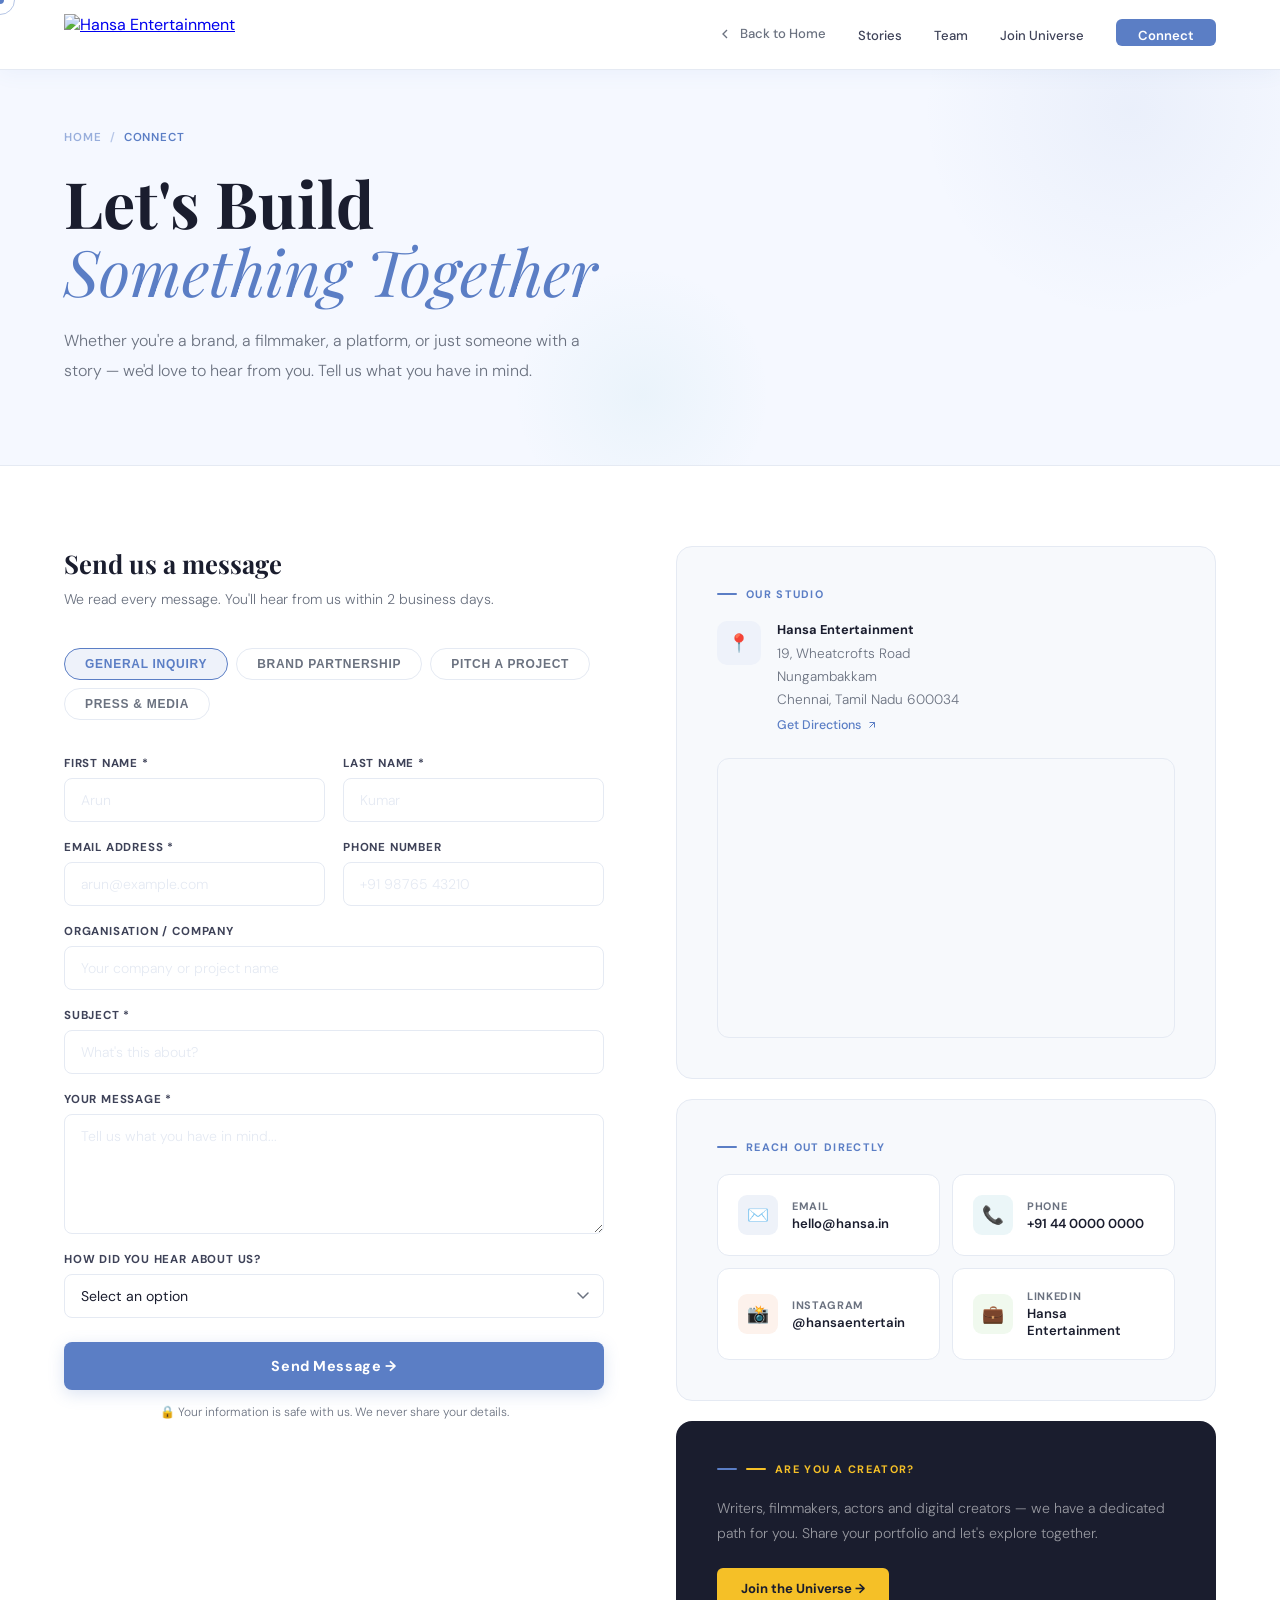
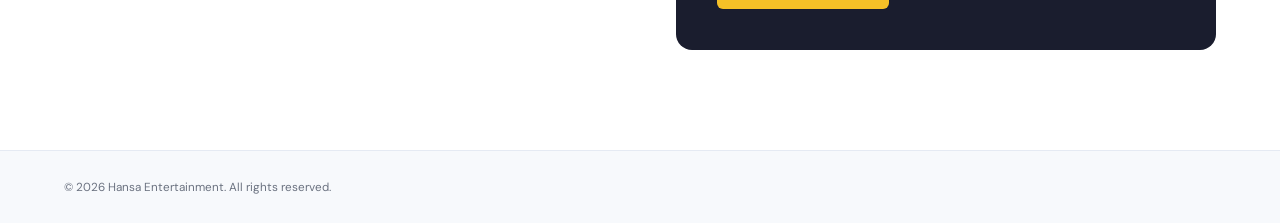
==== connect.html @ a086f4fb "Add files via upload Home page" ====
<!DOCTYPE html>
<html lang="en">
<head>
<meta charset="UTF-8">
<meta name="viewport" content="width=device-width, initial-scale=1.0">
<title>Connect — Hansa Entertainment</title>
<link href="https://fonts.googleapis.com/css2?family=Playfair+Display:ital,wght@0,400;0,600;0,700;1,400;1,600&family=DM+Sans:wght@300;400;500;600&display=swap" rel="stylesheet">
<style>
  :root{
    --blue:#5B7EC5;--blue-dark:#3D5EA0;--blue-light:#EEF2FA;--blue-xlight:#F5F8FF;
    --teal:#3DAABB;--green:#6BBF5E;--yellow:#F5C027;--orange:#E8834A;
    --grey-text:#6B7280;--ink:#1A1D2E;--ink-soft:#3E4258;
    --white:#FFFFFF;--off-white:#F7F9FC;--border:#E5EAF3;
  }
  *,*::before,*::after{margin:0;padding:0;box-sizing:border-box}
  html{scroll-behavior:smooth}
  body{background:var(--white);color:var(--ink);font-family:'DM Sans',sans-serif;font-weight:400;overflow-x:hidden;cursor:none}

  /* CURSOR */
  .cursor{width:8px;height:8px;background:var(--blue);border-radius:50%;position:fixed;top:0;left:0;pointer-events:none;z-index:9999;transform:translate(-50%,-50%);transition:transform 0.1s,background 0.2s}
  .cursor-ring{width:30px;height:30px;border:1.5px solid rgba(91,126,197,0.45);border-radius:50%;position:fixed;top:0;left:0;pointer-events:none;z-index:9998;transform:translate(-50%,-50%);transition:all 0.22s ease}

  /* NAV */
  nav{position:fixed;top:0;left:0;right:0;z-index:200;background:rgba(255,255,255,0.96);backdrop-filter:blur(16px);border-bottom:1px solid var(--border);display:flex;align-items:center;justify-content:space-between;padding:0 64px;height:70px;box-shadow:0 2px 20px rgba(91,126,197,0.07)}
  .nav-logo img{height:42px;display:block}
  .nav-links{display:flex;align-items:center;gap:32px;list-style:none}
  .nav-links a{text-decoration:none;font-size:0.82rem;font-weight:500;color:var(--ink-soft);transition:color 0.2s;position:relative;padding-bottom:2px}
  .nav-links a::after{content:'';position:absolute;bottom:-2px;left:0;right:0;height:2px;background:var(--blue);transform:scaleX(0);transform-origin:left;transition:transform 0.3s;border-radius:2px}
  .nav-links a:hover{color:var(--blue)}
  .nav-links a:hover::after{transform:scaleX(1)}
  .nav-cta{background:var(--blue)!important;color:var(--white)!important;padding:8px 22px;border-radius:6px;font-weight:600!important;cursor:none}
  .nav-cta::after{display:none!important}
  .nav-cta:hover{background:var(--blue-dark)!important}
  .nav-back{display:flex;align-items:center;gap:7px;font-size:0.8rem;color:var(--grey-text)!important;font-weight:500;}
  .nav-back svg{width:16px;height:16px;stroke:currentColor;fill:none;stroke-width:2}

  /* PAGE HERO */
  .page-hero{padding:130px 64px 80px;background:var(--blue-xlight);border-bottom:1px solid var(--border);position:relative;overflow:hidden}
  .page-hero-inner{max-width:1280px;margin:0 auto}
  .breadcrumb{display:flex;align-items:center;gap:8px;font-size:0.72rem;font-weight:600;letter-spacing:0.08em;text-transform:uppercase;color:var(--blue);margin-bottom:24px;opacity:0;animation:fadeUp 0.7s 0.1s forwards}
  .breadcrumb a{color:var(--blue);text-decoration:none;opacity:0.6}
  .breadcrumb span{opacity:0.4}
  .page-title{font-family:'Playfair Display',serif;font-size:clamp(38px,5vw,68px);font-weight:700;line-height:1.07;color:var(--ink);margin-bottom:20px;opacity:0;animation:fadeUp 0.7s 0.25s forwards}
  .page-title em{font-style:italic;color:var(--blue);font-weight:400}
  .page-sub{font-size:1rem;line-height:1.85;color:var(--grey-text);max-width:520px;font-weight:300;opacity:0;animation:fadeUp 0.7s 0.4s forwards}
  .hero-deco{position:absolute;border-radius:50%;pointer-events:none}
  .hd1{width:420px;height:420px;background:radial-gradient(circle,rgba(91,126,197,0.07) 0%,transparent 70%);top:-100px;right:-60px}
  .hd2{width:260px;height:260px;background:radial-gradient(circle,rgba(61,170,187,0.06) 0%,transparent 70%);bottom:-60px;left:40%}

  /* MAIN LAYOUT */
  .main{max-width:1280px;margin:0 auto;padding:80px 64px;display:grid;grid-template-columns:1fr 1fr;gap:72px;align-items:start}

  /* FORM SIDE */
  .form-wrap{}
  .form-section-title{font-family:'Playfair Display',serif;font-size:1.6rem;font-weight:700;color:var(--ink);margin-bottom:8px}
  .form-section-sub{font-size:0.88rem;color:var(--grey-text);font-weight:300;margin-bottom:36px;line-height:1.7}
  .inquiry-tabs{display:flex;gap:8px;margin-bottom:36px;flex-wrap:wrap}
  .itab{padding:8px 20px;border-radius:40px;font-size:0.75rem;font-weight:700;letter-spacing:0.06em;text-transform:uppercase;border:1.5px solid var(--border);color:var(--grey-text);cursor:none;transition:all 0.2s;background:var(--white)}
  .itab.active,.itab:hover{border-color:var(--blue);color:var(--blue);background:var(--blue-light)}
  .form-grid{display:grid;grid-template-columns:1fr 1fr;gap:18px}
  .form-grid .full{grid-column:1/-1}
  .fgroup{display:flex;flex-direction:column;gap:7px}
  .fgroup label{font-size:0.72rem;font-weight:700;letter-spacing:0.07em;text-transform:uppercase;color:var(--ink-soft)}
  .fgroup input,.fgroup select,.fgroup textarea{
    width:100%;padding:12px 16px;
    border:1.5px solid var(--border);border-radius:8px;
    background:var(--white);color:var(--ink);
    font-family:'DM Sans',sans-serif;font-size:0.88rem;font-weight:400;
    transition:border-color 0.2s,box-shadow 0.2s;
    outline:none;cursor:none;
    appearance:none;-webkit-appearance:none;
  }
  .fgroup input:focus,.fgroup select:focus,.fgroup textarea:focus{
    border-color:var(--blue);
    box-shadow:0 0 0 3px rgba(91,126,197,0.12);
  }
  .fgroup input::placeholder,.fgroup textarea::placeholder{color:var(--border);font-weight:300}
  .fgroup textarea{resize:vertical;min-height:120px}
  .fgroup select{background-image:url("data:image/svg+xml,%3Csvg xmlns='http://www.w3.org/2000/svg' width='12' height='8' viewBox='0 0 12 8'%3E%3Cpath d='M1 1l5 5 5-5' stroke='%236B7280' stroke-width='1.5' fill='none' stroke-linecap='round'/%3E%3C/svg%3E");background-repeat:no-repeat;background-position:right 14px center;padding-right:40px}
  .form-submit{margin-top:24px}
  .btn-submit{width:100%;padding:15px;background:var(--blue);color:var(--white);border:none;border-radius:8px;font-family:'DM Sans',sans-serif;font-size:0.9rem;font-weight:700;letter-spacing:0.04em;cursor:none;transition:all 0.25s;box-shadow:0 4px 16px rgba(91,126,197,0.22)}
  .btn-submit:hover{background:var(--blue-dark);transform:translateY(-2px);box-shadow:0 8px 24px rgba(91,126,197,0.28)}
  .form-note{margin-top:14px;font-size:0.75rem;color:var(--grey-text);text-align:center;font-weight:300}

  /* SUCCESS STATE */
  .success-msg{display:none;flex-direction:column;align-items:center;justify-content:center;text-align:center;padding:60px 40px;background:var(--blue-xlight);border:1.5px solid var(--border);border-radius:16px;min-height:400px}
  .success-icon{width:72px;height:72px;background:var(--blue);border-radius:50%;display:flex;align-items:center;justify-content:center;margin-bottom:24px;font-size:2rem}
  .success-title{font-family:'Playfair Display',serif;font-size:1.8rem;font-weight:700;color:var(--ink);margin-bottom:12px}
  .success-sub{font-size:0.9rem;color:var(--grey-text);font-weight:300;line-height:1.7;max-width:320px}

  /* INFO SIDE */
  .info-side{}
  .info-card{background:var(--off-white);border:1.5px solid var(--border);border-radius:16px;padding:40px;margin-bottom:20px}
  .info-card-title{font-size:0.68rem;font-weight:700;letter-spacing:0.12em;text-transform:uppercase;color:var(--blue);margin-bottom:20px;display:flex;align-items:center;gap:9px}
  .info-card-title::before{content:'';width:20px;height:2px;background:var(--blue);border-radius:2px;display:block}
  .address-block{display:flex;gap:16px;align-items:flex-start;margin-bottom:24px}
  .addr-icon{width:44px;height:44px;background:var(--blue-light);border-radius:10px;display:flex;align-items:center;justify-content:center;font-size:1.1rem;flex-shrink:0}
  .addr-title{font-size:0.8rem;font-weight:700;color:var(--ink);margin-bottom:4px}
  .addr-text{font-size:0.85rem;color:var(--grey-text);font-weight:300;line-height:1.7}
  .addr-link{font-size:0.78rem;color:var(--blue);text-decoration:none;font-weight:500;display:inline-flex;align-items:center;gap:5px;margin-top:6px;transition:color 0.2s}
  .addr-link:hover{color:var(--blue-dark)}
  .addr-link svg{width:12px;height:12px;stroke:currentColor;fill:none;stroke-width:2}

  /* MAP EMBED */
  .map-wrap{border-radius:12px;overflow:hidden;border:1.5px solid var(--border);height:280px}
  .map-wrap iframe{width:100%;height:100%;border:none;display:block}

  /* CONNECT OPTIONS */
  .connect-opts{display:grid;grid-template-columns:1fr 1fr;gap:12px;margin-top:20px}
  .co{background:var(--white);border:1.5px solid var(--border);border-radius:12px;padding:20px;display:flex;align-items:center;gap:14px;text-decoration:none;transition:border-color 0.2s,box-shadow 0.2s,transform 0.2s;cursor:none}
  .co:hover{border-color:var(--blue);box-shadow:0 6px 20px rgba(91,126,197,0.1);transform:translateY(-2px)}
  .co-icon{width:40px;height:40px;border-radius:9px;display:flex;align-items:center;justify-content:center;font-size:1.1rem;flex-shrink:0}
  .co-label{font-size:0.68rem;font-weight:700;letter-spacing:0.06em;text-transform:uppercase;color:var(--grey-text);margin-bottom:2px}
  .co-val{font-size:0.82rem;font-weight:600;color:var(--ink)}

  /* REVEAL */
  .reveal{opacity:0;transform:translateY(24px);transition:opacity 0.65s ease,transform 0.65s ease}
  .reveal.visible{opacity:1;transform:translateY(0)}

  /* ANIMATIONS */
  @keyframes fadeUp{from{opacity:0;transform:translateY(22px)}to{opacity:1;transform:translateY(0)}}

  /* FOOTER STRIP */
  .footer-strip{background:var(--off-white);border-top:1px solid var(--border);padding:28px 64px;display:flex;justify-content:space-between;align-items:center}
  .fs-copy{font-size:0.73rem;color:var(--grey-text)}
  .fs-rk{display:flex;align-items:center;gap:8px;font-size:0.7rem;color:var(--grey-text);font-weight:500}
  .fs-rk::before{content:'';display:block;width:16px;height:2px;background:var(--blue);border-radius:2px}

  @media(max-width:1024px){
    nav{padding:0 32px}
    .page-hero{padding:110px 40px 64px}
    .main{padding:60px 40px;grid-template-columns:1fr;gap:56px}
    .footer-strip{padding:24px 40px}
  }
  @media(max-width:640px){
    nav{padding:0 20px}
    .nav-links li:not(:last-child):not(:first-child){display:none}
    .page-hero{padding:96px 20px 52px}
    .main{padding:44px 20px}
    .form-grid{grid-template-columns:1fr}
    .connect-opts{grid-template-columns:1fr}
    .footer-strip{padding:20px;flex-direction:column;gap:8px;text-align:center}
  }
</style>
</head>
<body>

<div class="cursor" id="cursor"></div>
<div class="cursor-ring" id="cursorRing"></div>

<!-- NAV -->
<nav>
  <a href="https://hansaentertainment.tiiny.site/" class="nav-logo"><img src="https://cdn.imgchest.com/files/a77d9e791b70.png" alt="Hansa Entertainment"></a>
  <ul class="nav-links">
    <li><a href="https://hansaentertainment.tiiny.site/" class="nav-back"><svg viewBox="0 0 24 24"><polyline points="15 18 9 12 15 6"/></svg>Back to Home</a></li>
    <li><a href="https://hansaentertainment.tiiny.site/#ecosystem">Stories</a></li>
    <li><a href="https://hansaentertainment.tiiny.site/#team">Team</a></li>
    <li><a href="https://hansaentertainment.tiiny.site/join.html">Join Universe</a></li>
    <li><a href="https://hansaentertainment.tiiny.site/connect.html" class="nav-cta">Connect</a></li>
  </ul>
</nav>

<!-- PAGE HERO -->
<div class="page-hero">
  <div class="hero-deco hd1"></div>
  <div class="hero-deco hd2"></div>
  <div class="page-hero-inner">
    <div class="breadcrumb"><a href="https://hansaentertainment.tiiny.site/">Home</a><span>/</span>Connect</div>
    <h1 class="page-title">Let's Build<br><em>Something Together</em></h1>
    <p class="page-sub">Whether you're a brand, a filmmaker, a platform, or just someone with a story — we'd love to hear from you. Tell us what you have in mind.</p>
  </div>
</div>

<!-- MAIN CONTENT -->
<div style="background:var(--white)">
<div class="main">

  <!-- FORM -->
  <div class="form-wrap reveal">
    <h2 class="form-section-title">Send us a message</h2>
    <p class="form-section-sub">We read every message. You'll hear from us within 2 business days.</p>

    <div class="inquiry-tabs" id="tabs">
      <button class="itab active" data-type="general">General Inquiry</button>
      <button class="itab" data-type="brand">Brand Partnership</button>
      <button class="itab" data-type="pitch">Pitch a Project</button>
      <button class="itab" data-type="press">Press &amp; Media</button>
    </div>

    <form id="contactForm">
      <div class="form-grid">
        <div class="fgroup">
          <label>First Name *</label>
          <input type="text" name="firstName" placeholder="Arun" required>
        </div>
        <div class="fgroup">
          <label>Last Name *</label>
          <input type="text" name="lastName" placeholder="Kumar" required>
        </div>
        <div class="fgroup">
          <label>Email Address *</label>
          <input type="email" name="email" placeholder="arun@example.com" required>
        </div>
        <div class="fgroup">
          <label>Phone Number</label>
          <input type="tel" name="phone" placeholder="+91 98765 43210">
        </div>
        <div class="fgroup full">
          <label>Organisation / Company</label>
          <input type="text" name="org" placeholder="Your company or project name">
        </div>
        <div class="fgroup full" id="subjectGroup">
          <label>Subject *</label>
          <input type="text" name="subject" id="subjectField" placeholder="What's this about?" required>
        </div>
        <div class="fgroup full" id="budgetGroup" style="display:none">
          <label>Approximate Budget</label>
          <select name="budget">
            <option value="" disabled selected>Select a range</option>
            <option>Under ₹10 Lakhs</option>
            <option>₹10L – ₹50L</option>
            <option>₹50L – ₹1 Crore</option>
            <option>₹1 Crore +</option>
            <option>Let's discuss</option>
          </select>
        </div>
        <div class="fgroup full">
          <label>Your Message *</label>
          <textarea name="message" id="messageField" placeholder="Tell us what you have in mind..." required></textarea>
        </div>
        <div class="fgroup full">
          <label>How did you hear about us?</label>
          <select name="source">
            <option value="" disabled selected>Select an option</option>
            <option>Social Media</option>
            <option>Search Engine</option>
            <option>Referral / Word of Mouth</option>
            <option>Industry Event</option>
            <option>Press / Media</option>
            <option>Other</option>
          </select>
        </div>
      </div>
      <div class="form-submit">
        <button type="submit" class="btn-submit">Send Message →</button>
      </div>
      <p class="form-note">🔒 Your information is safe with us. We never share your details.</p>
    </form>

    <!-- Success -->
    <div class="success-msg" id="successMsg">
      <div class="success-icon">✓</div>
      <div class="success-title">Message Received!</div>
      <p class="success-sub">Thank you for reaching out. Our team will get back to you within 2 business days.</p>
    </div>
  </div>

  <!-- INFO SIDE -->
  <div class="info-side reveal">

    <!-- Address + Map -->
    <div class="info-card">
      <div class="info-card-title">Our Studio</div>
      <div class="address-block">
        <div class="addr-icon">📍</div>
        <div>
          <div class="addr-title">Hansa Entertainment</div>
          <div class="addr-text">19, Wheatcrofts Road<br>Nungambakkam<br>Chennai, Tamil Nadu 600034</div>
          <a href="https://maps.google.com/?q=13.064872,80.242710" target="_blank" class="addr-link">
            Get Directions
            <svg viewBox="0 0 24 24"><line x1="7" y1="17" x2="17" y2="7"/><polyline points="7 7 17 7 17 17"/></svg>
          </a>
        </div>
      </div>
      <div class="map-wrap">
        <iframe
          src="https://www.google.com/maps/embed?pb=!1m18!1m12!1m3!1d485.4!2d80.24271039999999!3d13.064872399999999!2m3!1f0!2f0!3f0!3m2!1i1024!2i768!4f13.1!3m3!1m2!1s0x0%3A0x0!2zMTPCsDAzJzUzLjUiTiA4MMKwMTQnMzMuOCJF!5e0!3m2!1sen!2sin!4v1234567890!5m2!1sen!2sin&markers=color:blue|13.064872,80.242710"
          allowfullscreen=""
          loading="lazy"
          referrerpolicy="no-referrer-when-downgrade"
          title="Hansa Entertainment Location">
        </iframe>
      </div>
    </div>

    <!-- Connect Options -->
    <div class="info-card">
      <div class="info-card-title">Reach Out Directly</div>
      <div class="connect-opts">
        <a href="mailto:hello@hansaentertainment.com" class="co">
          <div class="co-icon" style="background:rgba(91,126,197,0.1)">✉️</div>
          <div><div class="co-label">Email</div><div class="co-val">hello@hansa.in</div></div>
        </a>
        <a href="tel:+914400000000" class="co">
          <div class="co-icon" style="background:rgba(61,170,187,0.1)">📞</div>
          <div><div class="co-label">Phone</div><div class="co-val">+91 44 0000 0000</div></div>
        </a>
        <a href="https://instagram.com" target="_blank" class="co">
          <div class="co-icon" style="background:rgba(232,131,74,0.1)">📸</div>
          <div><div class="co-label">Instagram</div><div class="co-val">@hansaentertain</div></div>
        </a>
        <a href="https://linkedin.com" target="_blank" class="co">
          <div class="co-icon" style="background:rgba(107,191,94,0.1)">💼</div>
          <div><div class="co-label">LinkedIn</div><div class="co-val">Hansa Entertainment</div></div>
        </a>
      </div>
    </div>

    <!-- Quick Links -->
    <div class="info-card" style="background:var(--ink);border-color:transparent">
      <div class="info-card-title" style="color:var(--yellow)">
        <span style="background:var(--yellow);display:block;width:20px;height:2px;border-radius:2px"></span>
        Are you a Creator?
      </div>
      <p style="font-size:0.88rem;color:rgba(255,255,255,0.55);font-weight:300;line-height:1.75;margin-bottom:22px">Writers, filmmakers, actors and digital creators — we have a dedicated path for you. Share your portfolio and let's explore together.</p>
      <a href="https://hansaentertainment.tiiny.site/join.html" style="display:inline-flex;align-items:center;gap:8px;background:var(--yellow);color:var(--ink);padding:12px 24px;border-radius:6px;font-size:0.82rem;font-weight:700;text-decoration:none;transition:all 0.2s;cursor:none">
        Join the Universe →
      </a>
    </div>

  </div>
</div>
</div>

<!-- FOOTER STRIP -->
<div class="footer-strip">
  <p class="fs-copy">&copy; 2026 Hansa Entertainment. All rights reserved.</p></div>

<script>
  // Cursor
  const cursor=document.getElementById('cursor'),ring=document.getElementById('cursorRing');
  document.addEventListener('mousemove',e=>{cursor.style.left=e.clientX+'px';cursor.style.top=e.clientY+'px';ring.style.left=e.clientX+'px';ring.style.top=e.clientY+'px'});
  document.querySelectorAll('a,button,input,select,textarea,.co').forEach(el=>{
    el.addEventListener('mouseenter',()=>{ring.style.width='50px';ring.style.height='50px';cursor.style.transform='translate(-50%,-50%) scale(0.4)'});
    el.addEventListener('mouseleave',()=>{ring.style.width='30px';ring.style.height='30px';cursor.style.transform='translate(-50%,-50%) scale(1)'});
  });

  // Reveal
  const obs=new IntersectionObserver(entries=>{
    entries.forEach((e,i)=>{if(e.isIntersecting)setTimeout(()=>e.target.classList.add('visible'),i*120)});
  },{threshold:0.1,rootMargin:'0px 0px -30px 0px'});
  document.querySelectorAll('.reveal').forEach(el=>obs.observe(el));

  // Tabs
  const tabs=document.querySelectorAll('.itab');
  const subjectField=document.getElementById('subjectField');
  const messageField=document.getElementById('messageField');
  const budgetGroup=document.getElementById('budgetGroup');
  const placeholders={
    general:{subject:'What\'s this about?',message:'Tell us what you have in mind...'},
    brand:{subject:'Brand partnership opportunity',message:'Tell us about your brand and what kind of content partnership you\'re looking for...'},
    pitch:{subject:'Project pitch — [Your Project Name]',message:'Give us a brief — the story, format, language, and what you need from us...'},
    press:{subject:'Press inquiry',message:'Publication name, story angle, and deadline if applicable...'},
  };
  tabs.forEach(tab=>{
    tab.addEventListener('click',()=>{
      tabs.forEach(t=>t.classList.remove('active'));
      tab.classList.add('active');
      const type=tab.dataset.type;
      subjectField.placeholder=placeholders[type].subject;
      messageField.placeholder=placeholders[type].message;
      budgetGroup.style.display=(type==='brand'||type==='pitch')?'flex':'none';
    });
  });

  // Form submit
  document.getElementById('contactForm').addEventListener('submit',e=>{
    e.preventDefault();
    document.getElementById('contactForm').style.display='none';
    const sm=document.getElementById('successMsg');
    sm.style.display='flex';
    sm.style.animation='fadeUp 0.5s ease forwards';
  });
</script>
</body>
</html>
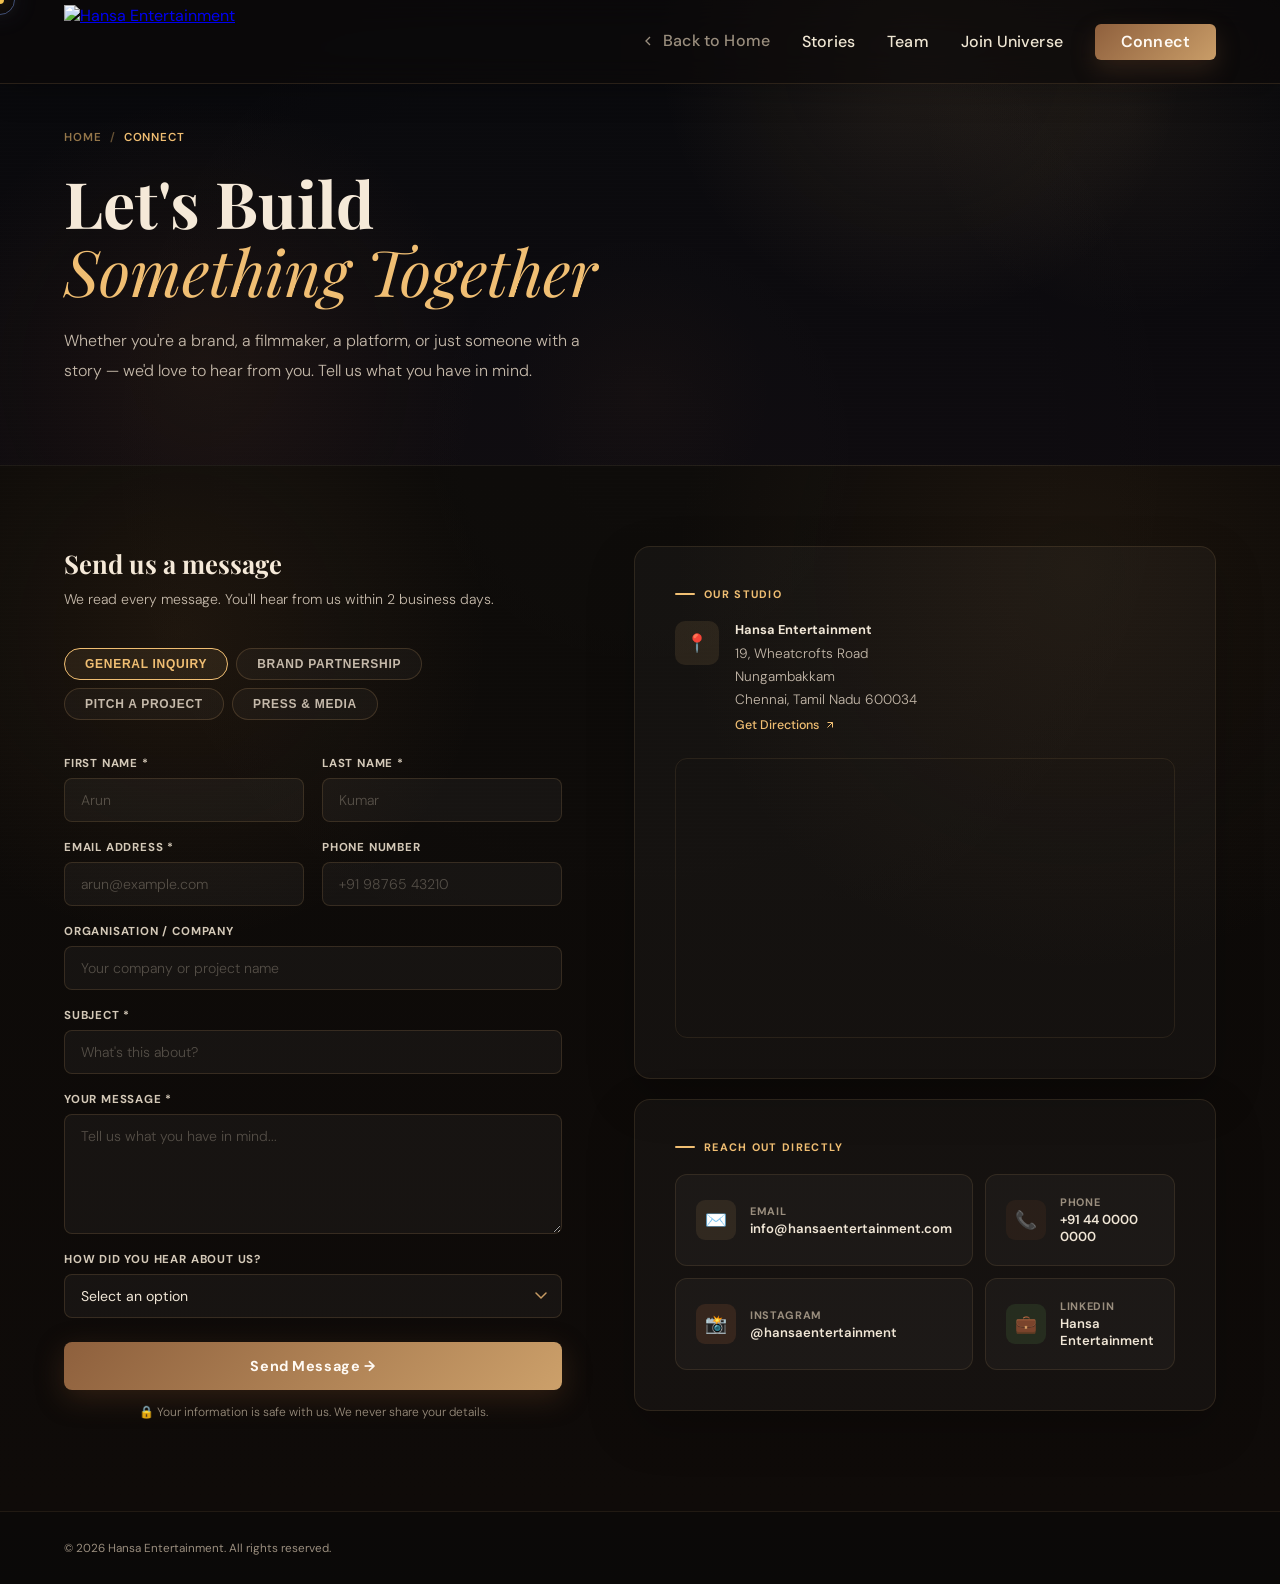
==== commit dc091f4d: "Add files via upload upload connect" ====
--- a/connect.html
+++ b/connect.html
@@ -5,158 +5,30 @@
 <meta name="viewport" content="width=device-width, initial-scale=1.0">
 <title>Connect — Hansa Entertainment</title>
 <link href="https://fonts.googleapis.com/css2?family=Playfair+Display:ital,wght@0,400;0,600;0,700;1,400;1,600&family=DM+Sans:wght@300;400;500;600&display=swap" rel="stylesheet">
-<style>
-  :root{
-    --blue:#5B7EC5;--blue-dark:#3D5EA0;--blue-light:#EEF2FA;--blue-xlight:#F5F8FF;
-    --teal:#3DAABB;--green:#6BBF5E;--yellow:#F5C027;--orange:#E8834A;
-    --grey-text:#6B7280;--ink:#1A1D2E;--ink-soft:#3E4258;
-    --white:#FFFFFF;--off-white:#F7F9FC;--border:#E5EAF3;
-  }
-  *,*::before,*::after{margin:0;padding:0;box-sizing:border-box}
-  html{scroll-behavior:smooth}
-  body{background:var(--white);color:var(--ink);font-family:'DM Sans',sans-serif;font-weight:400;overflow-x:hidden;cursor:none}
-
-  /* CURSOR */
-  .cursor{width:8px;height:8px;background:var(--blue);border-radius:50%;position:fixed;top:0;left:0;pointer-events:none;z-index:9999;transform:translate(-50%,-50%);transition:transform 0.1s,background 0.2s}
-  .cursor-ring{width:30px;height:30px;border:1.5px solid rgba(91,126,197,0.45);border-radius:50%;position:fixed;top:0;left:0;pointer-events:none;z-index:9998;transform:translate(-50%,-50%);transition:all 0.22s ease}
-
-  /* NAV */
-  nav{position:fixed;top:0;left:0;right:0;z-index:200;background:rgba(255,255,255,0.96);backdrop-filter:blur(16px);border-bottom:1px solid var(--border);display:flex;align-items:center;justify-content:space-between;padding:0 64px;height:70px;box-shadow:0 2px 20px rgba(91,126,197,0.07)}
-  .nav-logo img{height:42px;display:block}
-  .nav-links{display:flex;align-items:center;gap:32px;list-style:none}
-  .nav-links a{text-decoration:none;font-size:0.82rem;font-weight:500;color:var(--ink-soft);transition:color 0.2s;position:relative;padding-bottom:2px}
-  .nav-links a::after{content:'';position:absolute;bottom:-2px;left:0;right:0;height:2px;background:var(--blue);transform:scaleX(0);transform-origin:left;transition:transform 0.3s;border-radius:2px}
-  .nav-links a:hover{color:var(--blue)}
-  .nav-links a:hover::after{transform:scaleX(1)}
-  .nav-cta{background:var(--blue)!important;color:var(--white)!important;padding:8px 22px;border-radius:6px;font-weight:600!important;cursor:none}
-  .nav-cta::after{display:none!important}
-  .nav-cta:hover{background:var(--blue-dark)!important}
-  .nav-back{display:flex;align-items:center;gap:7px;font-size:0.8rem;color:var(--grey-text)!important;font-weight:500;}
-  .nav-back svg{width:16px;height:16px;stroke:currentColor;fill:none;stroke-width:2}
-
-  /* PAGE HERO */
-  .page-hero{padding:130px 64px 80px;background:var(--blue-xlight);border-bottom:1px solid var(--border);position:relative;overflow:hidden}
-  .page-hero-inner{max-width:1280px;margin:0 auto}
-  .breadcrumb{display:flex;align-items:center;gap:8px;font-size:0.72rem;font-weight:600;letter-spacing:0.08em;text-transform:uppercase;color:var(--blue);margin-bottom:24px;opacity:0;animation:fadeUp 0.7s 0.1s forwards}
-  .breadcrumb a{color:var(--blue);text-decoration:none;opacity:0.6}
-  .breadcrumb span{opacity:0.4}
-  .page-title{font-family:'Playfair Display',serif;font-size:clamp(38px,5vw,68px);font-weight:700;line-height:1.07;color:var(--ink);margin-bottom:20px;opacity:0;animation:fadeUp 0.7s 0.25s forwards}
-  .page-title em{font-style:italic;color:var(--blue);font-weight:400}
-  .page-sub{font-size:1rem;line-height:1.85;color:var(--grey-text);max-width:520px;font-weight:300;opacity:0;animation:fadeUp 0.7s 0.4s forwards}
-  .hero-deco{position:absolute;border-radius:50%;pointer-events:none}
-  .hd1{width:420px;height:420px;background:radial-gradient(circle,rgba(91,126,197,0.07) 0%,transparent 70%);top:-100px;right:-60px}
-  .hd2{width:260px;height:260px;background:radial-gradient(circle,rgba(61,170,187,0.06) 0%,transparent 70%);bottom:-60px;left:40%}
-
-  /* MAIN LAYOUT */
-  .main{max-width:1280px;margin:0 auto;padding:80px 64px;display:grid;grid-template-columns:1fr 1fr;gap:72px;align-items:start}
-
-  /* FORM SIDE */
-  .form-wrap{}
-  .form-section-title{font-family:'Playfair Display',serif;font-size:1.6rem;font-weight:700;color:var(--ink);margin-bottom:8px}
-  .form-section-sub{font-size:0.88rem;color:var(--grey-text);font-weight:300;margin-bottom:36px;line-height:1.7}
-  .inquiry-tabs{display:flex;gap:8px;margin-bottom:36px;flex-wrap:wrap}
-  .itab{padding:8px 20px;border-radius:40px;font-size:0.75rem;font-weight:700;letter-spacing:0.06em;text-transform:uppercase;border:1.5px solid var(--border);color:var(--grey-text);cursor:none;transition:all 0.2s;background:var(--white)}
-  .itab.active,.itab:hover{border-color:var(--blue);color:var(--blue);background:var(--blue-light)}
-  .form-grid{display:grid;grid-template-columns:1fr 1fr;gap:18px}
-  .form-grid .full{grid-column:1/-1}
-  .fgroup{display:flex;flex-direction:column;gap:7px}
-  .fgroup label{font-size:0.72rem;font-weight:700;letter-spacing:0.07em;text-transform:uppercase;color:var(--ink-soft)}
-  .fgroup input,.fgroup select,.fgroup textarea{
-    width:100%;padding:12px 16px;
-    border:1.5px solid var(--border);border-radius:8px;
-    background:var(--white);color:var(--ink);
-    font-family:'DM Sans',sans-serif;font-size:0.88rem;font-weight:400;
-    transition:border-color 0.2s,box-shadow 0.2s;
-    outline:none;cursor:none;
-    appearance:none;-webkit-appearance:none;
-  }
-  .fgroup input:focus,.fgroup select:focus,.fgroup textarea:focus{
-    border-color:var(--blue);
-    box-shadow:0 0 0 3px rgba(91,126,197,0.12);
-  }
-  .fgroup input::placeholder,.fgroup textarea::placeholder{color:var(--border);font-weight:300}
-  .fgroup textarea{resize:vertical;min-height:120px}
-  .fgroup select{background-image:url("data:image/svg+xml,%3Csvg xmlns='http://www.w3.org/2000/svg' width='12' height='8' viewBox='0 0 12 8'%3E%3Cpath d='M1 1l5 5 5-5' stroke='%236B7280' stroke-width='1.5' fill='none' stroke-linecap='round'/%3E%3C/svg%3E");background-repeat:no-repeat;background-position:right 14px center;padding-right:40px}
-  .form-submit{margin-top:24px}
-  .btn-submit{width:100%;padding:15px;background:var(--blue);color:var(--white);border:none;border-radius:8px;font-family:'DM Sans',sans-serif;font-size:0.9rem;font-weight:700;letter-spacing:0.04em;cursor:none;transition:all 0.25s;box-shadow:0 4px 16px rgba(91,126,197,0.22)}
-  .btn-submit:hover{background:var(--blue-dark);transform:translateY(-2px);box-shadow:0 8px 24px rgba(91,126,197,0.28)}
-  .form-note{margin-top:14px;font-size:0.75rem;color:var(--grey-text);text-align:center;font-weight:300}
-
-  /* SUCCESS STATE */
-  .success-msg{display:none;flex-direction:column;align-items:center;justify-content:center;text-align:center;padding:60px 40px;background:var(--blue-xlight);border:1.5px solid var(--border);border-radius:16px;min-height:400px}
-  .success-icon{width:72px;height:72px;background:var(--blue);border-radius:50%;display:flex;align-items:center;justify-content:center;margin-bottom:24px;font-size:2rem}
-  .success-title{font-family:'Playfair Display',serif;font-size:1.8rem;font-weight:700;color:var(--ink);margin-bottom:12px}
-  .success-sub{font-size:0.9rem;color:var(--grey-text);font-weight:300;line-height:1.7;max-width:320px}
-
-  /* INFO SIDE */
-  .info-side{}
-  .info-card{background:var(--off-white);border:1.5px solid var(--border);border-radius:16px;padding:40px;margin-bottom:20px}
-  .info-card-title{font-size:0.68rem;font-weight:700;letter-spacing:0.12em;text-transform:uppercase;color:var(--blue);margin-bottom:20px;display:flex;align-items:center;gap:9px}
-  .info-card-title::before{content:'';width:20px;height:2px;background:var(--blue);border-radius:2px;display:block}
-  .address-block{display:flex;gap:16px;align-items:flex-start;margin-bottom:24px}
-  .addr-icon{width:44px;height:44px;background:var(--blue-light);border-radius:10px;display:flex;align-items:center;justify-content:center;font-size:1.1rem;flex-shrink:0}
-  .addr-title{font-size:0.8rem;font-weight:700;color:var(--ink);margin-bottom:4px}
-  .addr-text{font-size:0.85rem;color:var(--grey-text);font-weight:300;line-height:1.7}
-  .addr-link{font-size:0.78rem;color:var(--blue);text-decoration:none;font-weight:500;display:inline-flex;align-items:center;gap:5px;margin-top:6px;transition:color 0.2s}
-  .addr-link:hover{color:var(--blue-dark)}
-  .addr-link svg{width:12px;height:12px;stroke:currentColor;fill:none;stroke-width:2}
-
-  /* MAP EMBED */
-  .map-wrap{border-radius:12px;overflow:hidden;border:1.5px solid var(--border);height:280px}
-  .map-wrap iframe{width:100%;height:100%;border:none;display:block}
-
-  /* CONNECT OPTIONS */
-  .connect-opts{display:grid;grid-template-columns:1fr 1fr;gap:12px;margin-top:20px}
-  .co{background:var(--white);border:1.5px solid var(--border);border-radius:12px;padding:20px;display:flex;align-items:center;gap:14px;text-decoration:none;transition:border-color 0.2s,box-shadow 0.2s,transform 0.2s;cursor:none}
-  .co:hover{border-color:var(--blue);box-shadow:0 6px 20px rgba(91,126,197,0.1);transform:translateY(-2px)}
-  .co-icon{width:40px;height:40px;border-radius:9px;display:flex;align-items:center;justify-content:center;font-size:1.1rem;flex-shrink:0}
-  .co-label{font-size:0.68rem;font-weight:700;letter-spacing:0.06em;text-transform:uppercase;color:var(--grey-text);margin-bottom:2px}
-  .co-val{font-size:0.82rem;font-weight:600;color:var(--ink)}
-
-  /* REVEAL */
-  .reveal{opacity:0;transform:translateY(24px);transition:opacity 0.65s ease,transform 0.65s ease}
-  .reveal.visible{opacity:1;transform:translateY(0)}
-
-  /* ANIMATIONS */
-  @keyframes fadeUp{from{opacity:0;transform:translateY(22px)}to{opacity:1;transform:translateY(0)}}
-
-  /* FOOTER STRIP */
-  .footer-strip{background:var(--off-white);border-top:1px solid var(--border);padding:28px 64px;display:flex;justify-content:space-between;align-items:center}
-  .fs-copy{font-size:0.73rem;color:var(--grey-text)}
-  .fs-rk{display:flex;align-items:center;gap:8px;font-size:0.7rem;color:var(--grey-text);font-weight:500}
-  .fs-rk::before{content:'';display:block;width:16px;height:2px;background:var(--blue);border-radius:2px}
-
-  @media(max-width:1024px){
-    nav{padding:0 32px}
-    .page-hero{padding:110px 40px 64px}
-    .main{padding:60px 40px;grid-template-columns:1fr;gap:56px}
-    .footer-strip{padding:24px 40px}
-  }
-  @media(max-width:640px){
-    nav{padding:0 20px}
-    .nav-links li:not(:last-child):not(:first-child){display:none}
-    .page-hero{padding:96px 20px 52px}
-    .main{padding:44px 20px}
-    .form-grid{grid-template-columns:1fr}
-    .connect-opts{grid-template-columns:1fr}
-    .footer-strip{padding:20px;flex-direction:column;gap:8px;text-align:center}
-  }
-</style>
+<link rel="stylesheet" href="./style.css">
+<!-- EmailJS SDK -->
+<script src="https://cdn.jsdelivr.net/npm/@emailjs/browser@4/dist/email.min.js"></script>
+<script>emailjs.init('NZ2IJGolsLf8lBKIT');</script>
 </head>
 <body>
 
 <div class="cursor" id="cursor"></div>
 <div class="cursor-ring" id="cursorRing"></div>
 
+
 <!-- NAV -->
-<nav>
-  <a href="https://hansaentertainment.tiiny.site/" class="nav-logo"><img src="https://cdn.imgchest.com/files/a77d9e791b70.png" alt="Hansa Entertainment"></a>
+<nav id="navbar" class="visible">
+  <a href="https://vishnuram7.github.io/hansaentertainment/" class="nav-logo">
+    <img src="https://cdn.imgchest.com/files/a77d9e791b70.png" alt="Hansa Entertainment">
+  </a>
   <ul class="nav-links">
-    <li><a href="https://hansaentertainment.tiiny.site/" class="nav-back"><svg viewBox="0 0 24 24"><polyline points="15 18 9 12 15 6"/></svg>Back to Home</a></li>
-    <li><a href="https://hansaentertainment.tiiny.site/#ecosystem">Stories</a></li>
-    <li><a href="https://hansaentertainment.tiiny.site/#team">Team</a></li>
-    <li><a href="https://hansaentertainment.tiiny.site/join.html">Join Universe</a></li>
-    <li><a href="https://hansaentertainment.tiiny.site/connect.html" class="nav-cta">Connect</a></li>
+    <li><a href="https://vishnuram7.github.io/hansaentertainment/" class="nav-back">
+      <svg viewBox="0 0 24 24"><polyline points="15 18 9 12 15 6"/></svg>Back to Home
+    </a></li>
+    <li><a href="https://vishnuram7.github.io/hansaentertainment/#ecosystem">Stories</a></li>
+    <li><a href="https://vishnuram7.github.io/hansaentertainment/#team">Team</a></li>
+    <li><a href="https://vishnuram7.github.io/hansaentertainment/join.html">Join Universe</a></li>
+    <li><a href="https://vishnuram7.github.io/hansaentertainment/connect.html" class="nav-cta">Connect</a></li>
   </ul>
 </nav>
 
@@ -165,14 +37,17 @@
   <div class="hero-deco hd1"></div>
   <div class="hero-deco hd2"></div>
   <div class="page-hero-inner">
-    <div class="breadcrumb"><a href="https://hansaentertainment.tiiny.site/">Home</a><span>/</span>Connect</div>
+    <div class="breadcrumb">
+      <a href="https://vishnuram7.github.io/hansaentertainment/">Home</a>
+      <span>/</span>Connect
+    </div>
     <h1 class="page-title">Let's Build<br><em>Something Together</em></h1>
     <p class="page-sub">Whether you're a brand, a filmmaker, a platform, or just someone with a story — we'd love to hear from you. Tell us what you have in mind.</p>
   </div>
 </div>
 
 <!-- MAIN CONTENT -->
-<div style="background:var(--white)">
+<div class="connect-body-wrap">
 <div class="main">
 
   <!-- FORM -->
@@ -191,31 +66,31 @@
       <div class="form-grid">
         <div class="fgroup">
           <label>First Name *</label>
-          <input type="text" name="firstName" placeholder="Arun" required>
+          <input type="text" id="firstName" placeholder="Arun" required>
         </div>
         <div class="fgroup">
           <label>Last Name *</label>
-          <input type="text" name="lastName" placeholder="Kumar" required>
+          <input type="text" id="lastName" placeholder="Kumar" required>
         </div>
         <div class="fgroup">
           <label>Email Address *</label>
-          <input type="email" name="email" placeholder="arun@example.com" required>
+          <input type="email" id="email" placeholder="arun@example.com" required>
         </div>
         <div class="fgroup">
           <label>Phone Number</label>
-          <input type="tel" name="phone" placeholder="+91 98765 43210">
+          <input type="tel" id="phone" placeholder="+91 98765 43210">
         </div>
         <div class="fgroup full">
           <label>Organisation / Company</label>
-          <input type="text" name="org" placeholder="Your company or project name">
-        </div>
-        <div class="fgroup full" id="subjectGroup">
+          <input type="text" id="org" placeholder="Your company or project name">
+        </div>
+        <div class="fgroup full">
           <label>Subject *</label>
-          <input type="text" name="subject" id="subjectField" placeholder="What's this about?" required>
+          <input type="text" id="subjectField" placeholder="What's this about?" required>
         </div>
         <div class="fgroup full" id="budgetGroup" style="display:none">
           <label>Approximate Budget</label>
-          <select name="budget">
+          <select id="budget">
             <option value="" disabled selected>Select a range</option>
             <option>Under ₹10 Lakhs</option>
             <option>₹10L – ₹50L</option>
@@ -226,11 +101,11 @@
         </div>
         <div class="fgroup full">
           <label>Your Message *</label>
-          <textarea name="message" id="messageField" placeholder="Tell us what you have in mind..." required></textarea>
+          <textarea id="messageField" placeholder="Tell us what you have in mind..." required></textarea>
         </div>
         <div class="fgroup full">
           <label>How did you hear about us?</label>
-          <select name="source">
+          <select id="source">
             <option value="" disabled selected>Select an option</option>
             <option>Social Media</option>
             <option>Search Engine</option>
@@ -242,7 +117,7 @@
         </div>
       </div>
       <div class="form-submit">
-        <button type="submit" class="btn-submit">Send Message →</button>
+        <button type="submit" class="btn-submit" id="submitBtn">Send Message →</button>
       </div>
       <p class="form-note">🔒 Your information is safe with us. We never share your details.</p>
     </form>
@@ -274,10 +149,8 @@
       </div>
       <div class="map-wrap">
         <iframe
-          src="https://www.google.com/maps/embed?pb=!1m18!1m12!1m3!1d485.4!2d80.24271039999999!3d13.064872399999999!2m3!1f0!2f0!3f0!3m2!1i1024!2i768!4f13.1!3m3!1m2!1s0x0%3A0x0!2zMTPCsDAzJzUzLjUiTiA4MMKwMTQnMzMuOCJF!5e0!3m2!1sen!2sin!4v1234567890!5m2!1sen!2sin&markers=color:blue|13.064872,80.242710"
-          allowfullscreen=""
-          loading="lazy"
-          referrerpolicy="no-referrer-when-downgrade"
+          src="https://www.google.com/maps/embed?pb=!1m18!1m12!1m3!1d485.4!2d80.24271039999999!3d13.064872399999999!2m3!1f0!2f0!3f0!3m2!1i1024!2i768!4f13.1!3m3!1m2!1s0x0%3A0x0!2zMTPCsDAzJzUzLjUiTiA4MMKwMTQnMzMuOCJF!5e0!3m2!1sen!2sin!4v1234567890!5m2!1sen!2sin"
+          allowfullscreen="" loading="lazy" referrerpolicy="no-referrer-when-downgrade"
           title="Hansa Entertainment Location">
         </iframe>
       </div>
@@ -287,35 +160,23 @@
     <div class="info-card">
       <div class="info-card-title">Reach Out Directly</div>
       <div class="connect-opts">
-        <a href="mailto:hello@hansaentertainment.com" class="co">
-          <div class="co-icon" style="background:rgba(91,126,197,0.1)">✉️</div>
-          <div><div class="co-label">Email</div><div class="co-val">hello@hansa.in</div></div>
+        <a href="mailto:info@hansaentertainment.com" class="co">
+          <div class="co-icon" style="background:rgba(198,155,99,0.12)">✉️</div>
+          <div><div class="co-label">Email</div><div class="co-val">info@hansaentertainment.com</div></div>
         </a>
         <a href="tel:+914400000000" class="co">
-          <div class="co-icon" style="background:rgba(61,170,187,0.1)">📞</div>
+          <div class="co-icon" style="background:rgba(115,69,34,0.15)">📞</div>
           <div><div class="co-label">Phone</div><div class="co-val">+91 44 0000 0000</div></div>
         </a>
         <a href="https://instagram.com" target="_blank" class="co">
-          <div class="co-icon" style="background:rgba(232,131,74,0.1)">📸</div>
-          <div><div class="co-label">Instagram</div><div class="co-val">@hansaentertain</div></div>
+          <div class="co-icon" style="background:rgba(232,131,74,0.12)">📸</div>
+          <div><div class="co-label">Instagram</div><div class="co-val">@hansaentertainment</div></div>
         </a>
         <a href="https://linkedin.com" target="_blank" class="co">
-          <div class="co-icon" style="background:rgba(107,191,94,0.1)">💼</div>
+          <div class="co-icon" style="background:rgba(107,191,94,0.12)">💼</div>
           <div><div class="co-label">LinkedIn</div><div class="co-val">Hansa Entertainment</div></div>
         </a>
       </div>
-    </div>
-
-    <!-- Quick Links -->
-    <div class="info-card" style="background:var(--ink);border-color:transparent">
-      <div class="info-card-title" style="color:var(--yellow)">
-        <span style="background:var(--yellow);display:block;width:20px;height:2px;border-radius:2px"></span>
-        Are you a Creator?
-      </div>
-      <p style="font-size:0.88rem;color:rgba(255,255,255,0.55);font-weight:300;line-height:1.75;margin-bottom:22px">Writers, filmmakers, actors and digital creators — we have a dedicated path for you. Share your portfolio and let's explore together.</p>
-      <a href="https://hansaentertainment.tiiny.site/join.html" style="display:inline-flex;align-items:center;gap:8px;background:var(--yellow);color:var(--ink);padding:12px 24px;border-radius:6px;font-size:0.82rem;font-weight:700;text-decoration:none;transition:all 0.2s;cursor:none">
-        Join the Universe →
-      </a>
     </div>
 
   </div>
@@ -324,52 +185,118 @@
 
 <!-- FOOTER STRIP -->
 <div class="footer-strip">
-  <p class="fs-copy">&copy; 2026 Hansa Entertainment. All rights reserved.</p></div>
+  <p class="fs-copy">&copy; 2026 Hansa Entertainment. All rights reserved.</p>
+</div>
 
 <script>
-  // Cursor
-  const cursor=document.getElementById('cursor'),ring=document.getElementById('cursorRing');
-  document.addEventListener('mousemove',e=>{cursor.style.left=e.clientX+'px';cursor.style.top=e.clientY+'px';ring.style.left=e.clientX+'px';ring.style.top=e.clientY+'px'});
-  document.querySelectorAll('a,button,input,select,textarea,.co').forEach(el=>{
-    el.addEventListener('mouseenter',()=>{ring.style.width='50px';ring.style.height='50px';cursor.style.transform='translate(-50%,-50%) scale(0.4)'});
-    el.addEventListener('mouseleave',()=>{ring.style.width='30px';ring.style.height='30px';cursor.style.transform='translate(-50%,-50%) scale(1)'});
-  });
-
-  // Reveal
-  const obs=new IntersectionObserver(entries=>{
-    entries.forEach((e,i)=>{if(e.isIntersecting)setTimeout(()=>e.target.classList.add('visible'),i*120)});
-  },{threshold:0.1,rootMargin:'0px 0px -30px 0px'});
-  document.querySelectorAll('.reveal').forEach(el=>obs.observe(el));
-
-  // Tabs
-  const tabs=document.querySelectorAll('.itab');
-  const subjectField=document.getElementById('subjectField');
-  const messageField=document.getElementById('messageField');
-  const budgetGroup=document.getElementById('budgetGroup');
-  const placeholders={
-    general:{subject:'What\'s this about?',message:'Tell us what you have in mind...'},
-    brand:{subject:'Brand partnership opportunity',message:'Tell us about your brand and what kind of content partnership you\'re looking for...'},
-    pitch:{subject:'Project pitch — [Your Project Name]',message:'Give us a brief — the story, format, language, and what you need from us...'},
-    press:{subject:'Press inquiry',message:'Publication name, story angle, and deadline if applicable...'},
+  // ── Cursor ──
+  const cursor = document.getElementById('cursor');
+  const ring   = document.getElementById('cursorRing');
+  document.addEventListener('mousemove', e => {
+    cursor.style.left = e.clientX + 'px'; cursor.style.top = e.clientY + 'px';
+    ring.style.left   = e.clientX + 'px'; ring.style.top   = e.clientY + 'px';
+  });
+  document.querySelectorAll('a,button,input,select,textarea,.co').forEach(el => {
+    el.addEventListener('mouseenter', () => {
+      ring.style.width = '50px'; ring.style.height = '50px';
+      cursor.style.transform = 'translate(-50%,-50%) scale(0.4)';
+    });
+    el.addEventListener('mouseleave', () => {
+      ring.style.width = '30px'; ring.style.height = '30px';
+      cursor.style.transform = 'translate(-50%,-50%) scale(1)';
+    });
+  });
+
+  // ── Nav scroll ──
+  window.addEventListener('scroll', () => {
+    document.querySelector('nav').classList.toggle('scrolled', window.scrollY > 10);
+  });
+
+  // ── Reveal on scroll ──
+  const obs = new IntersectionObserver(entries => {
+    entries.forEach((e, i) => {
+      if (e.isIntersecting) setTimeout(() => e.target.classList.add('visible'), i * 120);
+    });
+  }, { threshold: 0.1, rootMargin: '0px 0px -30px 0px' });
+  document.querySelectorAll('.reveal').forEach(el => obs.observe(el));
+
+  // ── Inquiry tabs ──
+  const tabs        = document.querySelectorAll('.itab');
+  const subjectFld  = document.getElementById('subjectField');
+  const messageFld  = document.getElementById('messageField');
+  const budgetGroup = document.getElementById('budgetGroup');
+  let   activeType  = 'general';
+
+  const placeholders = {
+    general : { subject: "What's this about?",                   message: 'Tell us what you have in mind...' },
+    brand   : { subject: 'Brand partnership opportunity',        message: "Tell us about your brand and what kind of content partnership you're looking for..." },
+    pitch   : { subject: 'Project pitch — [Your Project Name]', message: 'Give us a brief — the story, format, language, and what you need from us...' },
+    press   : { subject: 'Press inquiry',                        message: 'Publication name, story angle, and deadline if applicable...' },
   };
-  tabs.forEach(tab=>{
-    tab.addEventListener('click',()=>{
-      tabs.forEach(t=>t.classList.remove('active'));
+  const tabLabels = {
+    general : 'General Inquiry',
+    brand   : 'Brand Partnership',
+    pitch   : 'Pitch a Project',
+    press   : 'Press & Media',
+  };
+
+  tabs.forEach(tab => {
+    tab.addEventListener('click', () => {
+      tabs.forEach(t => t.classList.remove('active'));
       tab.classList.add('active');
-      const type=tab.dataset.type;
-      subjectField.placeholder=placeholders[type].subject;
-      messageField.placeholder=placeholders[type].message;
-      budgetGroup.style.display=(type==='brand'||type==='pitch')?'flex':'none';
+      activeType = tab.dataset.type;
+      subjectFld.placeholder = placeholders[activeType].subject;
+      messageFld.placeholder = placeholders[activeType].message;
+      budgetGroup.style.display = (activeType === 'brand' || activeType === 'pitch') ? 'flex' : 'none';
     });
   });
 
-  // Form submit
-  document.getElementById('contactForm').addEventListener('submit',e=>{
+  // ── EmailJS Submit ──
+  document.getElementById('contactForm').addEventListener('submit', function(e) {
     e.preventDefault();
-    document.getElementById('contactForm').style.display='none';
-    const sm=document.getElementById('successMsg');
-    sm.style.display='flex';
-    sm.style.animation='fadeUp 0.5s ease forwards';
+
+    const firstName = document.getElementById('firstName').value.trim();
+    const lastName  = document.getElementById('lastName').value.trim();
+    const email     = document.getElementById('email').value.trim();
+    const phone     = document.getElementById('phone').value.trim();
+    const org       = document.getElementById('org').value.trim();
+    const subject   = subjectFld.value.trim();
+    const budget    = document.getElementById('budget').value || 'N/A';
+    const message   = messageFld.value.trim();
+    const source    = document.getElementById('source').value || 'Not specified';
+
+    if (!firstName || !email || !subject || !message) {
+      alert('Please fill in all required fields.');
+      return;
+    }
+
+    const btn = document.getElementById('submitBtn');
+    btn.textContent = 'Sending…';
+    btn.disabled = true;
+
+    const templateParams = {
+      from_name    : firstName + ' ' + lastName,
+      from_email   : email,
+      phone        : phone   || 'Not provided',
+      org          : org     || 'Not provided',
+      inquiry_type : tabLabels[activeType],
+      subject      : subject,
+      budget       : budget,
+      message      : message,
+      source       : source,
+    };
+
+    emailjs.send('service_w073drg', 'template_7kcclbn', templateParams)
+      .then(() => {
+        document.getElementById('contactForm').style.display = 'none';
+        document.getElementById('successMsg').style.display  = 'flex';
+      })
+      .catch(err => {
+        console.error('EmailJS error:', err);
+        btn.textContent = 'Send Message →';
+        btn.disabled    = false;
+        alert('Something went wrong. Please try again or email us directly.');
+      });
   });
 </script>
 </body>
--- a/style.css
+++ b/style.css
@@ -0,0 +1,944 @@
+
+  :root {
+    --blue: #5B7EC5;
+    --blue-dark: #3D5EA0;
+    --blue-light: #EEF2FA;
+    --blue-xlight: #F5F8FF;
+    --teal: #3DAABB;
+    --green: #6BBF5E;
+    --yellow: #F5C027;
+    --orange: #E8834A;
+    --silver: #9BA5B5;
+    --grey-text: #6B7280;
+    --ink: #1A1D2E;
+    --ink-soft: #3E4258;
+    --white: #FFFFFF;
+    --off-white: #F7F9FC;
+    --border: #E5EAF3;
+    --border-strong: #D0D9EE;
+  }
+  *,*::before,*::after{margin:0;padding:0;box-sizing:border-box}
+  html{scroll-behavior:smooth}
+  body{background:var(--white);color:var(--ink);font-family:'DM Sans',sans-serif;font-weight:400;overflow-x:hidden;cursor:none}
+
+  /* ── INTRO OVERLAY ── */
+  #intro{
+    position:fixed;inset:0;z-index:10000;
+    background:#000;
+    display:flex;align-items:center;justify-content:center;
+    overflow:hidden;
+    transition:opacity 0.8s ease;
+  }
+  #intro.fade-out{opacity:0;pointer-events:none}
+  #intro.gone{display:none}
+
+  /* Video fills screen */
+  #intro-video{
+    position:absolute;inset:0;
+    width:100%;height:100%;
+    object-fit:cover;
+    opacity:1;
+    transition:opacity 1s ease;
+  }
+  #intro-video.hide{opacity:0}
+
+  /* Dark overlay behind logo reveal */
+  #intro-dark{
+    position:absolute;inset:0;
+    background:white;
+    opacity:0;
+    transition:opacity 1s ease;
+  }
+  #intro-dark.show{opacity:1}
+
+  /* Centre logo */
+  #intro-logo{
+  position:absolute;
+  inset:0;
+  display:flex;
+  flex-direction:column;
+  align-items:center;
+  justify-content:center;
+  z-index:3;
+  gap:42px;
+  opacity:0;
+  transform:none;
+  transition:none;
+}
+
+#intro-logo.show{
+  opacity:1;
+}
+  #intro-logo > img{width:min(340px,70vw)}
+  #intro-scroll-hint{
+    display:flex;flex-direction:column;align-items:center;gap:8px;
+    opacity:0;transition:opacity 0.6s ease;
+  }
+  #intro-scroll-hint.show{opacity:1}
+  #intro-scroll-hint span{
+    font-size:0.7rem;font-weight:600;letter-spacing:0.25em;
+    text-transform:uppercase;color:black;
+  }
+  .scroll-arrow{
+    width:1px;height:44px;
+    background:linear-gradient(to bottom,black,transparent);
+    animation:scrollDrop 1.6s ease-in-out infinite;
+  }
+  @keyframes scrollDrop{
+    0%{transform:scaleY(0);transform-origin:top;opacity:0}
+    50%{transform:scaleY(1);transform-origin:top;opacity:1}
+    100%{transform:scaleY(1);transform-origin:bottom;opacity:0}
+  }
+
+  /* Logo flight animation — from centre to nav */
+  #intro-logo.fly-to-nav{
+    transition:all 0.75s cubic-bezier(0.4,0,0.2,1);
+  }
+
+  /* Hide nav logo initially — shown after intro */
+  #navbar{opacity:0;transition:opacity 0.5s ease}
+  #navbar.visible{opacity:1}
+  /* While intro plays, lock body scroll */
+  body.intro-active{overflow:hidden}
+  .cursor{width:8px;height:8px;background:var(--blue);border-radius:50%;position:fixed;top:0;left:0;pointer-events:none;z-index:9999;transform:translate(-50%,-50%);transition:transform 0.1s,background 0.2s}
+  .cursor-ring{width:30px;height:30px;border:1.5px solid rgba(91,126,197,0.45);border-radius:50%;position:fixed;top:0;left:0;pointer-events:none;z-index:9998;transform:translate(-50%,-50%);transition:all 0.22s ease}
+
+  /* NAV */
+  nav{position:fixed;top:0;left:0;right:0;z-index:200;background:rgba(255,255,255,0.96);backdrop-filter:blur(16px);border-bottom:1px solid var(--border);display:flex;align-items:center;justify-content:space-between;padding:0 64px;height:84px;transition:box-shadow 0.3s}
+  nav.scrolled{box-shadow:0 2px 20px rgba(91,126,197,0.09)}
+  .nav-logo img{height:74px;display:block}
+  .nav-links{display:flex;align-items:center;gap:32px;list-style:none}
+  .nav-links a{text-decoration:none;font-size:1rem;font-weight:500;color:var(--ink-soft);letter-spacing:0.01em;transition:color 0.2s;position:relative;padding-bottom:2px}
+  .nav-links a::after{content:'';position:absolute;bottom:-2px;left:0;right:0;height:2px;background:var(--blue);transform:scaleX(0);transform-origin:left;transition:transform 0.3s;border-radius:2px}
+  .nav-links a:hover{color:var(--blue)}
+  .nav-links a:hover::after{transform:scaleX(1)}
+  .nav-cta{background:var(--blue)!important;color:var(--white)!important;padding:10px 26px;border-radius:6px;font-weight:600!important;cursor:none;display:inline-flex!important;align-items:center;justify-content:center;line-height:1;padding-bottom:10px!important}
+  .nav-cta::after{display:none!important}
+  .nav-cta:hover{background:var(--blue-dark)!important;color:var(--white)!important}
+
+  /* HERO */
+  .hero{min-height:100vh;display:flex;align-items:center;padding:110px 64px 80px;position:relative;overflow:hidden;background:var(--white)}
+  .hero-wrap{display:grid;grid-template-columns:1fr 1fr;gap:80px;align-items:center;width:100%;max-width:1280px;margin:0 auto}
+  .hero-badge{display:inline-flex;align-items:center;gap:9px;background:var(--blue-light);color:var(--blue-dark);font-size:0.95rem;font-weight:700;letter-spacing:0.09em;text-transform:uppercase;padding:9px 20px;border-radius:40px;margin-bottom:28px;border:1px solid rgba(91,126,197,0.18);opacity:0;animation:fadeUp 0.8s 0.15s forwards}
+  .badge-dot{width:7px;height:7px;background:var(--blue);border-radius:50%;animation:blink 2s infinite}
+  .hero-title{font-family:'Playfair Display',serif;font-size:clamp(48px,5.8vw,88px);font-weight:700;line-height:1.08;color:white;margin-bottom:24px;opacity:0;animation:fadeUp 0.8s 0.3s forwards;position:relative;display:inline-block}
+  .hero-title em{font-style:italic;color:var(--blue);font-weight:400}
+  .hero-sub{font-size:1.2rem;line-height:1.85;color:var(--grey-text);max-width:500px;margin-bottom:40px;font-weight:300;opacity:0;animation:fadeUp 0.8s 0.45s forwards}
+  .hero-sub strong{color:var(--ink-soft);font-weight:600}
+  .hero-btns{display:flex;gap:14px;flex-wrap:wrap;opacity:0;animation:fadeUp 0.8s 0.6s forwards}
+  .btn-blue{background:var(--blue);color:var(--white);padding:15px 34px;border-radius:6px;font-size:1rem;font-weight:600;letter-spacing:0.03em;text-decoration:none;transition:all 0.25s;cursor:none;box-shadow:0 4px 16px rgba(91,126,197,0.22);border:2px solid var(--blue)}
+  .btn-blue:hover{background:var(--blue-dark);border-color:var(--blue-dark);transform:translateY(-2px);box-shadow:0 8px 24px rgba(91,126,197,0.28)}
+  .btn-outline{background:transparent;color:var(--blue);padding:15px 34px;border-radius:6px;font-size:1rem;font-weight:600;letter-spacing:0.03em;text-decoration:none;transition:all 0.25s;cursor:none;border:2px solid rgba(91,126,197,0.35)}
+  .btn-outline:hover{background:var(--blue-light);border-color:var(--blue)}
+
+  /* HERO VISUAL */
+  .hero-visual{position:relative;display:flex;align-items:center;justify-content:center;opacity:0;animation:fadeIn 1s 0.5s forwards}
+  .hero-orb{width:440px;height:440px;border-radius:50%;background:radial-gradient(ellipse at 40% 35%,rgba(91,126,197,0.10) 0%,rgba(61,170,187,0.06) 50%,rgba(245,192,39,0.04) 80%,transparent 100%);position:relative;display:flex;align-items:center;justify-content:center}
+  .hero-orb-core{width:290px;height:290px;border-radius:50%;background:var(--blue-xlight);display:flex;align-items:center;justify-content:center;border:1.5px solid var(--border)}
+  .hero-orb-core img{width:220px;animation:float 4s ease-in-out infinite}
+  .otag{position:absolute;background:var(--white);border:1.5px solid var(--border);border-radius:40px;padding:9px 18px;font-size:0.9rem;font-weight:600;color:var(--ink-soft);white-space:nowrap;box-shadow:0 4px 14px rgba(0,0,0,0.06);display:flex;align-items:center;gap:8px}
+  .otag-dot{width:9px;height:9px;border-radius:50%;flex-shrink:0}
+  .otag:nth-child(1){top:28px;left:-20px}
+  .otag:nth-child(2){top:28px;right:-36px}
+  .otag:nth-child(3){bottom:70px;left:-40px}
+  .otag:nth-child(4){bottom:70px;right:-20px}
+
+  /* BG SHAPES */
+  .hero-shape{position:absolute;border-radius:50%;pointer-events:none}
+  .hs1{width:500px;height:500px;background:radial-gradient(circle,rgba(91,126,197,0.05) 0%,transparent 70%);top:-80px;right:-80px}
+  .hs2{width:350px;height:350px;background:radial-gradient(circle,rgba(61,170,187,0.05) 0%,transparent 70%);bottom:0;left:42%}
+
+  /* TRUST BAR */
+  .trust{background:var(--off-white);border-top:1px solid var(--border);border-bottom:1px solid var(--border);padding:28px 64px;display:flex;align-items:center;justify-content:center;gap:48px;flex-wrap:wrap}
+  .ti{display:flex;align-items:center;gap:10px;font-size:1rem;color:var(--grey-text);font-weight:500}
+  .ti-icon{width:40px;height:40px;border-radius:8px;display:flex;align-items:center;justify-content:center;font-size:1.1rem}
+  .tdiv{width:1px;height:28px;background:var(--border)}
+
+  /* SECTION COMMONS */
+  section{padding:100px 64px}
+  .inner{max-width:1280px;margin:0 auto}
+  .s-label{font-size:0.88rem;font-weight:700;letter-spacing:0.18em;text-transform:uppercase;color:var(--blue);margin-bottom:12px;display:flex;align-items:center;gap:10px}
+  .s-label::before{content:'';width:22px;height:2px;background:var(--blue);border-radius:2px;display:block;flex-shrink:0}
+  .s-title{font-family:'Playfair Display',serif;font-size:clamp(36px,4.2vw,60px);font-weight:700;color:var(--ink);line-height:1.15;margin-bottom:18px}
+  .s-title em{font-style:italic;color:var(--blue);font-weight:400}
+  .s-sub{font-size:1.1rem;line-height:1.88;color:var(--grey-text);max-width:560px;font-weight:300}
+
+  /* ECOSYSTEM */
+  .ecosystem{background:var(--white)}
+  .eco-head{display:grid;grid-template-columns:1fr 1fr;gap:80px;align-items:end;margin-bottom:56px}
+  .eco-grid{display:grid;grid-template-columns:repeat(2,1fr);gap:18px}
+  .eco-card{border:1.5px solid var(--border);border-radius:16px;padding:44px 38px;background:var(--white);position:relative;overflow:hidden;transition:box-shadow 0.3s,transform 0.3s,border-color 0.3s;cursor:none}
+  .eco-card::before{content:'';position:absolute;top:0;left:0;right:0;height:3px;background:var(--c,var(--blue));transform:scaleX(0);transform-origin:left;transition:transform 0.4s}
+  .eco-card:hover{box-shadow:0 14px 40px rgba(91,126,197,0.1);transform:translateY(-4px);border-color:transparent}
+  .eco-card:hover::before{transform:scaleX(1)}
+  .eco-ghost{position:absolute;top:20px;right:24px;font-family:'Playfair Display',serif;font-size:4.5rem;font-weight:700;color:var(--border);line-height:1}
+  .eco-icon{width:56px;height:56px;border-radius:12px;display:flex;align-items:center;justify-content:center;font-size:1.6rem;margin-bottom:22px;background:var(--ib,var(--blue-light))}
+  .eco-tag{font-size:0.82rem;font-weight:700;letter-spacing:0.12em;text-transform:uppercase;color:var(--c,var(--blue));margin-bottom:10px;display:block}
+  .eco-name{font-family:'Playfair Display',serif;font-size:1.55rem;font-weight:700;color:var(--ink);margin-bottom:16px}
+  .eco-desc{font-size:1rem;line-height:1.82;color:var(--grey-text);font-weight:300}
+
+  /* MANIFESTO */
+  .manifesto{background:var(--ink);padding:120px 64px;overflow:hidden}
+  .manifesto .s-label{color:var(--yellow)}
+  .manifesto .s-label::before{background:var(--yellow)}
+  .m-lines{margin:44px 0}
+  .m-row{display:flex;align-items:center;gap:20px;padding:22px 0;border-bottom:1px solid rgba(255,255,255,0.07);justify-content:flex-start}
+  .m-row:last-child{border-bottom:none}
+  .m-top{display:inline-flex;align-items:baseline;gap:16px}
+  .m-n{font-size:0.9rem;color:rgba(255,255,255,0.2);font-weight:500;width:32px;flex-shrink:0}
+  .m-w{font-family:'Playfair Display',serif;font-size:clamp(44px,6.5vw,108px);font-weight:700;color:#f5e9d8;line-height:1;white-space:nowrap}
+  .m-w.blue{color:var(--blue)}
+  .m-w.teal{color:var(--teal)}
+  .m-w.yellow{color:var(--yellow)}
+  .m-con{font-family:'Playfair Display',serif;font-style:italic;font-size:clamp(18px,2.4vw,34px);color:rgba(255,255,255,0.3);white-space:nowrap;flex-shrink:0}
+  .m-pill{font-size:1rem;font-weight:700;letter-spacing:0.1em;text-transform:uppercase;padding:6px 16px;border-radius:40px;background:rgba(255,255,255,0.06);color:white;white-space:nowrap;flex-shrink:0}
+  .m-foot{display:flex;justify-content:space-between;align-items:center;margin-top:44px;padding-top:44px;border-top:1px solid rgba(255,255,255,0.07)}
+  .m-quote{font-family:'Playfair Display',serif;font-size:1.35rem;font-style:italic;color:rgba(255,255,255,0.5);max-width:640px;line-height:1.75}
+
+/* LEGACY */
+  .legacy{background:var(--off-white)}
+  .legacy-wrap{display:grid;grid-template-columns:1fr 1fr;gap:100px;align-items:center}
+  .legacy-body p{font-size:1.1rem;line-height:1.9;color:var(--grey-text);font-weight:300;margin-bottom:18px}
+  .legacy-body p strong{color:var(--ink-soft);font-weight:600}
+  .stat-grid{display:grid;grid-template-columns:1fr 1fr;gap:18px}
+  .sc{background:var(--white);border:1.5px solid var(--border);border-radius:12px;padding:36px 28px;text-align:center;transition:box-shadow 0.3s,transform 0.3s;cursor:none}
+  .sc:hover{box-shadow:0 8px 26px rgba(91,126,197,0.09);transform:translateY(-3px)}
+  .sc-n{font-family:'Playfair Display',serif;font-size:3.4rem;font-weight:700;color:var(--blue);line-height:1;margin-bottom:8px}
+  .sc-l{font-size:0.88rem;font-weight:700;letter-spacing:0.08em;text-transform:uppercase;color:var(--grey-text)}
+
+  /* TEAM */
+  .team{background:var(--white)}
+  .team-grid{display:grid;grid-template-columns:repeat(3,1fr);gap:20px;margin-top:56px}
+  .tc{border:1.5px solid var(--border);border-radius:16px;padding:48px 40px;background:var(--white);transition:box-shadow 0.3s,transform 0.3s;cursor:none;position:relative;overflow:hidden}
+  .tc::after{content:'';position:absolute;top:0;left:0;right:0;height:3px;background:var(--ca,var(--blue));transform:scaleX(0);transform-origin:left;transition:transform 0.45s}
+  .tc:hover{box-shadow:0 14px 44px rgba(91,126,197,0.1);transform:translateY(-4px)}
+  .tc:hover::after{transform:scaleX(1)}
+  .ta{width:80px;height:80px;border-radius:50%;display:flex;align-items:center;justify-content:center;font-family:'Playfair Display',serif;font-size:2rem;font-weight:700;color:var(--white);margin-bottom:28px;flex-shrink:0}
+  .tn{font-family:'Playfair Display',serif;font-size:1.75rem;font-weight:700;color:var(--ink);margin-bottom:8px}
+  .tr{display:inline-block;font-size:0.8rem;font-weight:700;letter-spacing:0.09em;text-transform:uppercase;color:var(--blue);background:var(--blue-light);padding:6px 14px;border-radius:40px;margin-bottom:22px}
+  .tdivider{width:32px;height:2px;background:var(--border);margin-bottom:18px}
+  .tb{font-size:1rem;line-height:1.82;color:var(--grey-text);font-weight:300}
+ /* Photo frame wrapper */
+  .ta-wrap{width:110px;height:110px;border-radius:50%;margin-bottom:28px;position:relative;flex-shrink:0}
+  .ta-ring{position:absolute;inset:-4px;border-radius:50%;padding:3px;background:var(--ring-grad, linear-gradient(135deg,#5B7EC5,#3D5EA0));-webkit-mask:radial-gradient(farthest-side,transparent calc(100% - 3px),white calc(100% - 3px));mask:radial-gradient(farthest-side,transparent calc(100% - 3px),white calc(100% - 3px))}
+  /* Simpler ring approach */
+  .ta-wrap{box-shadow:0 0 0 3px var(--ca, var(--blue)), 0 0 0 6px rgba(255,255,255,1), 0 8px 28px rgba(0,0,0,0.10)}
+
+  /* The circle itself — holds either img or the letter fallback */
+  .ta{width:110px;height:110px;border-radius:50%;display:flex;align-items:center;justify-content:center;font-family:'Playfair Display',serif;font-size:2.6rem;font-weight:700;color:var(--white);overflow:hidden;background:var(--ta-bg, linear-gradient(135deg,#5B7EC5,#3D5EA0));flex-shrink:0;margin-bottom:28px;box-shadow:0 0 0 3px var(--ca, var(--blue)), 0 0 0 6px var(--white), 0 8px 28px rgba(0,0,0,0.10);transition:box-shadow 0.3s}
+  .ta img{width:100%;height:100%;object-fit:cover;object-position:center top;border-radius:50%;display:block}
+
+  /* When photo loads, hide the initial letter */
+  .ta img + span{display:none}
+
+  .tn{font-family:'Playfair Display',serif;font-size:1.75rem;font-weight:700;color:var(--ink);margin-bottom:8px}
+  .tr{display:inline-block;font-size:0.8rem;font-weight:700;letter-spacing:0.09em;text-transform:uppercase;color:var(--blue);background:var(--blue-light);padding:6px 14px;border-radius:40px;margin-bottom:22px}
+  .tdivider{width:32px;height:2px;background:var(--border);margin-bottom:18px}
+  .tb{font-size:1rem;line-height:1.82;color:var(--grey-text);font-weight:300}
+
+  /* CREATORS */
+  .creators{background:var(--off-white)}
+  .cr-head{display:grid;grid-template-columns:1fr 1fr;gap:80px;align-items:end;margin-bottom:56px}
+  .cr-grid{display:grid;grid-template-columns:repeat(4,1fr);gap:16px}
+  .cc{background:var(--white);border:1.5px solid var(--border);border-radius:14px;padding:44px 28px;text-align:center;transition:box-shadow 0.3s,transform 0.3s;cursor:none;position:relative;overflow:hidden}
+  .cc::after{content:'';position:absolute;bottom:0;left:0;right:0;height:3px;background:var(--cc,var(--blue));transform:scaleX(0);transform-origin:center;transition:transform 0.4s}
+  .cc:hover{box-shadow:0 12px 34px rgba(91,126,197,0.09);transform:translateY(-4px)}
+  .cc:hover::after{transform:scaleX(1)}
+  .cc-em{font-size:2.8rem;margin-bottom:20px;display:block}
+  .cc-name{font-family:'Playfair Display',serif;font-size:1.45rem;font-weight:700;color:var(--ink);margin-bottom:6px}
+  .cc-sub{font-size:0.95rem;font-weight:500;color:var(--cc,var(--blue));font-style:italic;font-family:'Playfair Display',serif;margin-bottom:16px;display:block}
+  .cc-sep{width:24px;height:1px;background:var(--border);margin:0 auto 16px}
+  .cc-desc{font-size:0.95rem;line-height:1.75;color:var(--grey-text);font-weight:300}
+  .cr-cta{margin-top:48px;text-align:center}
+
+  /* BRANDS */
+  .brands{background:var(--ink);padding:100px 64px}
+  .brands .s-label{color:var(--teal)}
+  .brands .s-label::before{background:var(--teal)}
+  .brands .s-title{color:#f5e9d8}
+  .br-head{display:grid;grid-template-columns:1fr 1fr;gap:80px;align-items:center;margin-bottom:60px}
+  .br-italic{font-family:'Playfair Display',serif;font-size:clamp(22px,2.4vw,34px);font-weight:400;font-style:italic;color:rgba(255,255,255,0.65);line-height:1.55;margin-bottom:18px}
+  .br-body{font-size:1.05rem;line-height:1.88;color:rgba(255,255,255,0.4);font-weight:300}
+  .br-btns{display:flex;gap:14px;margin-top:32px}
+  .btn-w{background:var(--white);color:var(--ink);padding:14px 32px;border-radius:6px;font-size:1rem;font-weight:700;letter-spacing:0.03em;text-decoration:none;transition:all 0.2s;cursor:none}
+  .btn-w:hover{background:var(--off-white)}
+  .btn-ow{background:transparent;color:rgba(255,255,255,0.65);padding:14px 32px;border-radius:6px;font-size:1rem;font-weight:600;letter-spacing:0.03em;text-decoration:none;border:1.5px solid rgba(255,255,255,0.18);transition:all 0.2s;cursor:none}
+  .btn-ow:hover{border-color:rgba(255,255,255,0.45);color:var(--white)}
+  .bo-grid{display:grid;grid-template-columns:repeat(3,1fr);gap:16px}
+  .bo{background:rgba(255,255,255,0.04);border:1px solid rgba(255,255,255,0.08);border-radius:14px;padding:44px 34px;transition:background 0.3s,border-color 0.3s,transform 0.3s;cursor:none}
+  .bo:hover{background:rgba(255,255,255,0.07);border-color:rgba(255,255,255,0.16);transform:translateY(-4px)}
+  .bo-icon{width:52px;height:52px;border-radius:10px;display:flex;align-items:center;justify-content:center;font-size:1.5rem;margin-bottom:26px}
+  .bo-name{font-family:'Playfair Display',serif;font-size:1.4rem;font-weight:700;color:var(--white);margin-bottom:14px}
+  .bo-desc{font-size:1rem;line-height:1.82;color:rgba(255,255,255,0.4);font-weight:300}
+
+  /* PHILOSOPHY */
+  .philosophy{background:var(--blue-light);text-align:center;padding:100px 64px;position:relative;overflow:hidden}
+  .ph-inner{max-width:860px;margin:0 auto;position:relative;z-index:1}
+  .ph-quote{font-family:'Playfair Display',serif;font-size:clamp(24px,3.2vw,46px);font-weight:400;font-style:italic;color:var(--ink);line-height:1.5;margin-bottom:26px}
+  .ph-quote em{font-style:normal;color:var(--blue);font-weight:700}
+  .ph-attr{font-size:2rem;font-weight:700;letter-spacing:0.15em;text-transform:uppercase;color:var(--blue);opacity:0.55}
+  .ph-line{width:44px;height:2px;background:var(--blue);border-radius:2px;margin:26px auto;opacity:0.35}
+  .ph-deco{position:absolute;border-radius:50%;pointer-events:none;background:rgba(91,126,197,0.07)}
+  .phd1{width:380px;height:380px;top:-120px;left:-120px}
+  .phd2{width:280px;height:280px;bottom:-80px;right:-80px}
+
+  /* FOOTER */
+  footer{background:var(--off-white);border-top:1px solid var(--border);padding:80px 64px 0}
+  .f-inner{max-width:1280px;margin:0 auto;display:grid;grid-template-columns:2fr 1fr 1fr 1fr;gap:56px;padding-bottom:56px}
+  .f-logo{height:60px;margin-bottom:20px;display:block}
+  .f-tag{font-size:1rem;line-height:1.8;color:var(--grey-text);max-width:240px;font-weight:300}
+  .fc-title{font-size:0.85rem;font-weight:700;letter-spacing:0.12em;text-transform:uppercase;color:var(--ink);margin-bottom:20px}
+  .fc-links{list-style:none}
+  .fc-links li{margin-bottom:12px}
+  .fc-links a{text-decoration:none;font-size:1rem;color:var(--grey-text);transition:color 0.2s;font-weight:300}
+  .fc-links a:hover{color:var(--blue)}
+  .f-bottom{max-width:1280px;margin:0 auto;display:flex;justify-content:space-between;align-items:center;padding:24px 0;border-top:1px solid var(--border)}
+  .f-bottom p{font-size:0.9rem;color:var(--grey-text)}
+  .f-rk{display:flex;align-items:center;gap:8px;font-size:0.88rem;color:var(--grey-text);font-weight:500}
+  .f-rk::before{content:'';display:block;width:18px;height:2px;background:var(--blue);border-radius:2px}
+
+  /* ANIMS */
+  @keyframes fadeUp{from{opacity:0;transform:translateY(26px)}to{opacity:1;transform:translateY(0)}}
+  @keyframes fadeIn{from{opacity:0}to{opacity:1}}
+  @keyframes float{0%,100%{transform:translateY(0)}50%{transform:translateY(-10px)}}
+  @keyframes blink{0%,100%{opacity:1;transform:scale(1)}50%{opacity:0.5;transform:scale(0.75)}}
+  .reveal{opacity:0;transform:translateY(28px);transition:opacity 0.7s ease,transform 0.7s ease}
+  .reveal.visible{opacity:1;transform:translateY(0)}
+  
+
+#particle-image-container{
+  position:relative;
+  width:min(72vw, 980px);
+  max-width:980px;
+  flex:0 0 auto;
+  display:block;
+  margin:0 auto;
+}
+
+#intro-logo-img{
+  display:block;
+  width:min(72vw, 980px);
+  max-width:980px;
+  height:auto;
+  visibility:hidden;
+}
+
+#particle-image-canvas{
+  position:absolute;
+  top:0;
+  left:0;
+  pointer-events:none;
+}
+
+#intro-scroll-hint{
+  margin-top:0;
+  display:flex;
+  flex-direction:column;
+  align-items:center;
+  justify-content:center;
+}
+
+  /* RESPONSIVE */
+  @media(max-width:1100px){
+    nav{padding:0 32px;height:78px}
+    .nav-logo img{height:56px}
+    .hero{padding:100px 40px 72px}
+    .hero-wrap{grid-template-columns:1fr;gap:56px}
+    .hero-visual{display:flex}
+    .hero-orb{width:340px;height:340px}
+    .hero-orb-core{width:230px;height:230px}
+    .hero-orb-core img{width:170px}
+    .eco-head,.legacy-wrap,.cr-head,.br-head{grid-template-columns:1fr;gap:44px}
+    section{padding:80px 40px}
+    .manifesto{padding:80px 40px;overflow:hidden}
+    .manifesto .inner{overflow:hidden}
+    .brands{padding:80px 40px}
+    .philosophy{padding:80px 40px}
+    footer{padding:64px 40px 0}
+    .f-inner{grid-template-columns:1fr 1fr;gap:36px}
+    .cr-grid{grid-template-columns:repeat(2,1fr)}
+  }
+  @media(max-width:680px){
+    nav{padding:0 20px;height:70px}
+    .nav-logo img{height:48px}
+    .nav-links{display:none}
+    .hero{padding:84px 20px 56px;min-height:auto}
+    .hero-wrap{grid-template-columns:1fr;gap:48px}
+    .hero-visual{display:flex;justify-content:center}
+    .hero-orb{width:300px;height:300px}
+    .hero-orb-core{width:200px;height:200px}
+    .hero-orb-core img{width:150px}
+    .otag{font-size:0.75rem;padding:7px 12px}
+    .otag:nth-child(1){top:10px;left:-10px}
+    .otag:nth-child(2){top:10px;right:-10px}
+    .otag:nth-child(3){bottom:40px;left:-10px}
+    .otag:nth-child(4){bottom:40px;right:-10px}
+    section{padding:60px 20px}
+    .manifesto,.brands,.philosophy{padding:60px 20px}
+    .manifesto .inner{overflow:hidden}
+    .m-row{flex-direction:column;align-items:flex-start;gap:2px;padding:20px 0}
+    .m-n{display:none}
+    .m-top{display:flex;align-items:baseline;gap:12px}
+    .m-w{font-size:clamp(36px,11vw,52px);line-height:1.1;white-space:nowrap}
+    .m-con{font-size:0.95rem}
+    .m-pill{font-size:0.85rem;padding:4px 10px;margin-top:6px;margin-left:0;align-self:flex-start}
+    .m-foot{flex-direction:column;gap:20px;align-items:flex-start}
+    .m-quote{font-size:1rem;max-width:100%}
+    .eco-grid,.cr-grid,.bo-grid,.team-grid,.stat-grid{grid-template-columns:1fr}
+    footer{padding:48px 20px 0}
+    .f-inner{grid-template-columns:1fr;gap:32px}
+    .f-bottom{flex-direction:column;gap:8px;text-align:center;padding:20px 0}
+    .trust{padding:20px;gap:20px;flex-direction:column}
+    .tdiv{display:none}
+    .br-btns{flex-direction:column}
+  }
+
+
+  /* ===== DARK CINEMATIC THEME OVERRIDES ===== */
+  :root{
+    --blue:#7FA6FF;
+    --blue-dark:#5F85E6;
+    --blue-light:#141c31;
+    --blue-xlight:#0f1728;
+    --teal:#4DD1C8;
+    --green:#77D36A;
+    --yellow:#F2C14E;
+    --orange:#F48C5B;
+    --silver:#9CA7BD;
+    --grey-text:#9EA8BE;
+    --ink:#F4F7FF;
+    --ink-soft:#D9E3F8;
+    --white:#0A0F1D;
+    --off-white:#0F1526;
+    --border:rgba(151,170,214,0.16);
+    --border-strong:rgba(171,190,232,0.28);
+  }
+
+  body{
+    background:
+      radial-gradient(circle at 15% 15%, rgba(77,209,200,0.08), transparent 22%),
+      radial-gradient(circle at 85% 12%, rgba(127,166,255,0.14), transparent 26%),
+      radial-gradient(circle at 50% 60%, rgba(242,193,78,0.05), transparent 30%),
+      linear-gradient(180deg,#070B14 0%,#0A1020 35%,#080D18 100%);
+    color:var(--ink);
+  }
+  body::before{
+    content:'';position:fixed;inset:0;pointer-events:none;z-index:-1;
+    background-image:radial-gradient(rgba(255,255,255,0.05) 0.8px, transparent 0.8px);
+    background-size:24px 24px;opacity:0.12;
+  }
+  body::after{
+    content:'';position:fixed;inset:0;pointer-events:none;z-index:-1;
+    background:linear-gradient(180deg,rgba(255,255,255,0.02),transparent 15%,transparent 85%,rgba(255,255,255,0.02));
+  }
+
+  #intro{background:#03060d}
+  #intro-dark{background:radial-gradient(circle at center, rgba(17,24,43,0.98) 0%, rgba(4,8,16,1) 72%)}
+  #intro-scroll-hint span{color:#eef3ff}
+  .scroll-arrow{background:linear-gradient(to bottom,rgba(255,255,255,0.9),transparent)}
+
+  .cursor{background:var(--yellow);box-shadow:0 0 18px rgba(242,193,78,0.55)}
+  .cursor-ring{border-color:rgba(127,166,255,0.45);box-shadow:0 0 28px rgba(127,166,255,0.12)}
+
+  nav{
+    background:rgba(8,12,24,0.72);
+    border-bottom:1px solid rgba(255,255,255,0.06);
+    box-shadow:0 12px 36px rgba(0,0,0,0.22);
+  }
+  nav.scrolled{box-shadow:0 16px 50px rgba(0,0,0,0.32)}
+  .nav-links a{color:rgba(236,242,255,0.78)}
+  .nav-links a:hover{color:#fff}
+  .nav-cta{box-shadow:0 12px 34px rgba(95,133,230,0.32)}
+
+  .hero{
+    background:
+      radial-gradient(circle at 22% 20%, rgba(77,209,200,0.06), transparent 25%),
+      radial-gradient(circle at 78% 22%, rgba(127,166,255,0.11), transparent 24%),
+      linear-gradient(180deg, rgba(10,15,29,0.98) 0%, rgba(8,12,23,0.96) 100%);
+  }
+  .hero::before{
+    content:'';position:absolute;inset:0;pointer-events:none;
+    background:linear-gradient(90deg,rgba(255,255,255,0.02),transparent 22%,transparent 78%,rgba(255,255,255,0.02));
+  }
+  .hero-badge{
+    background:rgba(127,166,255,0.10);
+    color:#dfe8ff;
+    border-color:rgba(127,166,255,0.24);
+    box-shadow:inset 0 1px 0 rgba(255,255,255,0.05), 0 10px 30px rgba(0,0,0,0.22);
+  }
+  .hero-title{color:#f7f9ff !important;text-shadow:0 10px 32px rgba(0,0,0,0.26)}
+  .hero-sub{color:#a9b4cb}
+  .hero-sub strong{color:#eef4ff}
+  .btn-blue{box-shadow:0 14px 34px rgba(95,133,230,0.26)}
+  .btn-outline{color:#eef4ff;border-color:rgba(127,166,255,0.34);background:rgba(255,255,255,0.02)}
+  .btn-outline:hover{background:rgba(127,166,255,0.10);border-color:rgba(127,166,255,0.55)}
+
+  .hero-orb{
+    width:500px;height:500px;
+    background:radial-gradient(ellipse at 40% 35%, rgba(127,166,255,0.22) 0%, rgba(77,209,200,0.10) 42%, rgba(242,193,78,0.08) 74%, transparent 100%);
+    filter:drop-shadow(0 30px 80px rgba(0,0,0,0.35));
+  }
+  .hero-orb::before{
+    content:'';position:absolute;inset:34px;border-radius:50%;
+    border:1px solid rgba(255,255,255,0.06);box-shadow:inset 0 0 70px rgba(255,255,255,0.03);
+  }
+  .hero-orb-core{
+    background:radial-gradient(circle at 30% 30%, rgba(25,37,66,0.95), rgba(8,14,27,0.98));
+    border-color:rgba(127,166,255,0.22);
+    box-shadow:inset 0 0 40px rgba(255,255,255,0.03), 0 20px 60px rgba(0,0,0,0.34);
+  }
+  .otag{
+    background:rgba(9,14,28,0.78);
+    color:#edf3ff;
+    border-color:rgba(255,255,255,0.08);
+    box-shadow:0 14px 36px rgba(0,0,0,0.28);
+    backdrop-filter:blur(14px);
+  }
+  .otag a{color:inherit}
+  .hs1{background:radial-gradient(circle,rgba(127,166,255,0.14) 0%,transparent 70%)}
+  .hs2{background:radial-gradient(circle,rgba(77,209,200,0.10) 0%,transparent 70%)}
+
+  .trust{
+    background:rgba(10,14,28,0.78);
+    border-top:1px solid rgba(255,255,255,0.06);
+    border-bottom:1px solid rgba(255,255,255,0.06);
+    backdrop-filter:blur(12px);
+  }
+  .ti{color:#c4d0ea}
+  .tdiv{background:rgba(255,255,255,0.09)}
+
+  section{position:relative}
+  .ecosystem,.team{background:linear-gradient(180deg,#0b1120 0%,#0d1426 100%)}
+  .legacy,.creators,.philosophy,footer{background:linear-gradient(180deg,#0f1527 0%,#0b1120 100%)}
+  .s-title{color:#f4f7ff}
+  .s-sub,.legacy-body p,.tb,.cc-desc,.eco-desc,.f-tag,.fc-links a,.f-bottom p,.f-rk,.sc-l{color:#a9b4cb}
+  .legacy-body p strong{color:#eff4ff}
+  .s-label{color:#d7e2ff}
+  .s-label::before{background:linear-gradient(90deg,var(--blue),var(--teal))}
+
+  .eco-card,.sc,.tc,.cc,.bo{
+    background:linear-gradient(180deg,rgba(19,28,49,0.92),rgba(13,20,37,0.96));
+    border-color:rgba(255,255,255,0.07);
+    box-shadow:0 16px 46px rgba(0,0,0,0.22), inset 0 1px 0 rgba(255,255,255,0.03);
+    backdrop-filter:blur(14px);
+  }
+  .eco-card:hover,.tc:hover,.cc:hover,.bo:hover,.sc:hover{
+    box-shadow:0 24px 64px rgba(0,0,0,0.34), 0 0 0 1px rgba(127,166,255,0.18);
+  }
+  .eco-ghost{color:rgba(255,255,255,0.05)}
+  .eco-name,.tn,.cc-name,.bo-name{color:#f7f9ff}
+  .eco-icon{box-shadow:inset 0 1px 0 rgba(255,255,255,0.06)}
+
+  .manifesto{
+    background:
+      radial-gradient(circle at 20% 20%, rgba(127,166,255,0.12), transparent 24%),
+      radial-gradient(circle at 80% 78%, rgba(77,209,200,0.08), transparent 22%),
+      linear-gradient(180deg,#090e1b 0%,#060a14 100%);
+  }
+  .m-row{border-bottom-color:rgba(255,255,255,0.08)}
+  .m-pill{background:rgba(255,255,255,0.08);border:1px solid rgba(255,255,255,0.06)}
+  .m-quote{color:rgba(255,255,255,0.66)}
+
+  .sc-n{color:#f5f7ff;text-shadow:0 8px 20px rgba(0,0,0,0.26)}
+  .tr{background:rgba(127,166,255,0.12);color:#dce6ff}
+  .ta{box-shadow:0 0 0 3px var(--ca, var(--blue)), 0 0 0 6px rgba(9,14,27,1), 0 18px 44px rgba(0,0,0,0.34)}
+  .tdivider,.cc-sep{background:rgba(255,255,255,0.12)}
+
+  .brands{
+    background:
+      radial-gradient(circle at 80% 25%, rgba(77,209,200,0.10), transparent 24%),
+      radial-gradient(circle at 20% 78%, rgba(127,166,255,0.12), transparent 22%),
+      linear-gradient(180deg,#070c17 0%,#050811 100%);
+  }
+  .br-italic{color:rgba(255,255,255,0.78)}
+  .br-body,.bo-desc{color:rgba(230,238,255,0.56)}
+  .btn-w{background:#eef4ff;color:#0b1222;box-shadow:0 14px 34px rgba(255,255,255,0.10)}
+  .btn-ow{color:#eef4ff;border-color:rgba(255,255,255,0.16);background:rgba(255,255,255,0.03)}
+  .btn-ow:hover{background:rgba(255,255,255,0.08)}
+
+  .philosophy{
+    background:
+      radial-gradient(circle at 50% 0%, rgba(127,166,255,0.10), transparent 30%),
+      linear-gradient(180deg,#0e1426 0%,#0a1020 100%);
+  }
+  .ph-quote{color:#eef3ff}
+  .ph-attr{color:#bac8e8;opacity:0.8}
+  .ph-line{background:linear-gradient(90deg,var(--blue),var(--teal));opacity:0.6}
+  .ph-deco{background:rgba(127,166,255,0.05)}
+
+  footer{border-top-color:rgba(255,255,255,0.08)}
+  .fc-title{color:#eef4ff}
+  .fc-links a:hover{color:#fff}
+  .f-bottom{border-top-color:rgba(255,255,255,0.08)}
+  .f-rk::before{background:linear-gradient(90deg,var(--blue),var(--teal))}
+
+  @media(max-width:1100px){.hero-orb{width:380px;height:380px}}
+  @media(max-width:680px){
+    .hero{background:linear-gradient(180deg, rgba(10,15,29,0.98) 0%, rgba(8,12,23,0.96) 100%)}
+    .hero-orb{width:320px;height:320px}
+    .otag{font-size:0.74rem}
+  }
+
+
+
+  /* ===== CINEMATIC BROWN / FILM REEL HERO OVERRIDES ===== */
+  :root{
+    --copper:#c69b63;
+    --amber:#f0be72;
+    --rust:#8c5c3e;
+    --espresso:#120b08;
+    --mahogany:#1b110d;
+  }
+
+  body{
+    background:
+      radial-gradient(circle at 14% 16%, rgba(182,122,61,0.13), transparent 22%),
+      radial-gradient(circle at 84% 10%, rgba(116,78,42,0.18), transparent 28%),
+      radial-gradient(circle at 50% 56%, rgba(47,98,129,0.12), transparent 24%),
+      linear-gradient(180deg,#070809 0%, #0a0910 22%, #120c0a 58%, #07080d 100%);
+    color:var(--ink);
+  }
+  body::before{
+    content:'';
+    position:fixed;
+    inset:0;
+    pointer-events:none;
+    background:
+      radial-gradient(circle at center, rgba(255,255,255,0.03) 0, rgba(255,255,255,0.01) 38%, transparent 72%),
+      repeating-linear-gradient(0deg, rgba(255,255,255,0.012) 0 1px, transparent 1px 4px);
+    mix-blend-mode:screen;
+    opacity:.22;
+    z-index:1;
+  }
+
+  .film-frame{position:fixed;inset:12px;pointer-events:none;z-index:9996;}
+  .film-strip{position:absolute;background:rgba(7,7,9,.75);border:1px solid rgba(198,155,99,.18);box-shadow:0 0 0 1px rgba(255,255,255,.02) inset,0 12px 30px rgba(0,0,0,.18);}
+  .film-strip.top,.film-strip.bottom{left:0;right:0;height:22px;background:
+      radial-gradient(circle at 12px 11px, transparent 0 5px, rgba(7,7,9,.82) 5.5px 100%),
+      linear-gradient(90deg, rgba(198,155,99,.08), rgba(255,255,255,.02), rgba(198,155,99,.08));
+      background-size:34px 22px,100% 100%;}
+  .film-strip.left,.film-strip.right{top:0;bottom:0;width:22px;background:
+      radial-gradient(circle at 11px 12px, transparent 0 5px, rgba(7,7,9,.82) 5.5px 100%),
+      linear-gradient(180deg, rgba(198,155,99,.08), rgba(255,255,255,.02), rgba(198,155,99,.08));
+      background-size:22px 34px,100% 100%;}
+  .film-strip.top{top:0;border-radius:14px 14px 0 0;}
+  .film-strip.bottom{bottom:0;border-radius:0 0 14px 14px;}
+  .film-strip.left{left:0;border-radius:14px 0 0 14px;}
+  .film-strip.right{right:0;border-radius:0 14px 14px 0;}
+
+  nav{background:rgba(12,10,10,.68);border-bottom:1px solid rgba(198,155,99,.16);box-shadow:0 10px 30px rgba(0,0,0,.18);}
+  nav.scrolled{box-shadow:0 12px 38px rgba(0,0,0,.36)}
+  .nav-links a{color:#efe6d3}
+  .nav-links a::after{background:linear-gradient(90deg,var(--copper),var(--amber))}
+  .nav-links a:hover{color:#fff3e0}
+  .nav-cta{background:linear-gradient(135deg,#8f603d,#c99d68)!important;border:none!important;color:#fffaf4!important;box-shadow:0 10px 24px rgba(126,83,49,.28)}
+  .nav-cta:hover{background:linear-gradient(135deg,#a36d44,#ddb27c)!important}
+
+  .hero{
+    background:
+      radial-gradient(circle at 74% 16%, rgba(68,89,121,.18), transparent 26%),
+      radial-gradient(circle at 18% 80%, rgba(115,69,34,.18), transparent 26%),
+      linear-gradient(180deg, rgba(8,9,12,.96), rgba(13,11,14,.94));
+  }
+  .hero-title em{color:var(--amber)}
+  .hero-sub{color:#c5b9aa}
+  .hero-sub strong{color:#fff3df}
+  .btn-blue{background:linear-gradient(135deg,#8e603d,#cca06a);border:none;box-shadow:0 10px 30px rgba(102,64,35,.35)}
+  .btn-blue:hover{background:linear-gradient(135deg,#a56f45,#e0b47e)}
+  .btn-outline{border-color:rgba(198,155,99,.35);color:#f2dfc4;background:rgba(255,255,255,.02)}
+  .btn-outline:hover{background:rgba(198,155,99,.08);border-color:rgba(198,155,99,.62)}
+
+  .hero-visual-dial{perspective:1200px}
+  .vintage-dial{
+    width:540px;height:540px;border-radius:50%;position:relative;display:flex;align-items:center;justify-content:center;
+    background:
+      radial-gradient(circle at 50% 50%, rgba(26,35,62,.72) 0%, rgba(13,19,33,.92) 46%, rgba(10,10,14,.96) 68%, rgba(121,82,45,.16) 100%);
+    border:1px solid rgba(198,155,99,.12);
+    box-shadow:0 0 0 1px rgba(255,255,255,.03) inset, 0 0 110px rgba(19,37,82,.24), 0 40px 90px rgba(0,0,0,.46);
+    overflow:visible;
+  }
+  .vintage-dial::before,
+  .vintage-dial::after{
+    content:'';position:absolute;border-radius:50%;inset:-36px;pointer-events:none;
+    background:radial-gradient(circle, transparent 58%, rgba(198,155,99,.06) 59%, rgba(198,155,99,.12) 60%, transparent 61%);
+    filter:blur(.2px);
+  }
+  .vintage-dial::after{inset:-72px;background:radial-gradient(circle, transparent 66%, rgba(90,126,197,.06) 67%, rgba(198,155,99,.08) 68%, transparent 69%);opacity:.85}
+  .dial-ring{position:absolute;border-radius:50%;border:1px solid rgba(198,155,99,.14);box-shadow:0 0 0 1px rgba(104,126,165,.08) inset;pointer-events:none}
+  .dial-ring-outer{inset:18px;background:radial-gradient(circle, transparent 58%, rgba(24,44,76,.25) 100%)}
+  .dial-ring-mid{inset:82px;background:radial-gradient(circle, transparent 62%, rgba(72,96,145,.08) 100%)}
+  .dial-ring-inner{inset:130px;background:radial-gradient(circle, rgba(36,53,98,.18), rgba(12,18,34,.82))}
+  .dial-ticks{position:absolute;inset:0;border-radius:50%;pointer-events:none;background:repeating-conic-gradient(from -90deg, rgba(198,155,99,.38) 0deg 1.2deg, transparent 1.2deg 9deg);mask:radial-gradient(circle, transparent 0 71%, #000 71% 78%, transparent 78% 100%);opacity:.28}
+
+  .vintage-core{
+    width:310px;height:310px;border-radius:50%;position:relative;display:flex;align-items:center;justify-content:center;
+    background:radial-gradient(circle at 50% 42%, rgba(30,47,92,.92), rgba(11,17,31,.96));
+    border:1px solid rgba(109,136,211,.34);
+    box-shadow:0 0 0 1px rgba(255,255,255,.03) inset, 0 0 38px rgba(82,117,213,.18), 0 22px 44px rgba(0,0,0,.4);
+  }
+  .vintage-center-glow{position:absolute;inset:22%;border-radius:50%;background:radial-gradient(circle, rgba(92,124,210,.18), transparent 70%);filter:blur(18px);pointer-events:none}
+  .hero-orb-core img{width:220px;filter:drop-shadow(0 8px 18px rgba(0,0,0,.34));animation:float 5s ease-in-out infinite}
+
+  .otag{
+    background:rgba(9,11,16,.74);
+    border:1px solid rgba(198,155,99,.16);
+    box-shadow:0 0 0 1px rgba(255,255,255,.03) inset, 0 14px 36px rgba(0,0,0,.28);
+    color:#f4eadc;
+    backdrop-filter:blur(14px);
+    opacity:0;
+    transform:translateY(18px) scale(.96);
+    animation:tagPop .65s cubic-bezier(.22,1,.36,1) forwards;
+  }
+  .otag a{color:#f4eadc}
+  .otag-1{animation-delay:.35s}
+  .otag-2{animation-delay:.65s}
+  .otag-3{animation-delay:.95s}
+  .otag-4{animation-delay:1.25s}
+  @keyframes tagPop{to{opacity:1;transform:translateY(0) scale(1)}}
+  .otag:nth-child(1), .otag-1{top:18px;left:-18px}
+  .otag:nth-child(2), .otag-2{top:18px;right:-34px}
+  .otag:nth-child(3), .otag-3{bottom:62px;left:-44px}
+  .otag:nth-child(4), .otag-4{bottom:62px;right:-22px}
+
+  .trust,.legacy,.creators,.philosophy,footer{background:rgba(13,12,14,.78)}
+  .ecosystem,.team{background:linear-gradient(180deg, rgba(13,12,14,.84), rgba(10,11,16,.92))}
+  .eco-card,.tc,.cc,.sc{background:linear-gradient(180deg, rgba(20,18,20,.86), rgba(13,14,22,.96));border-color:rgba(198,155,99,.12);box-shadow:0 18px 42px rgba(0,0,0,.18)}
+  .eco-ghost{color:rgba(198,155,99,.10)}
+  .eco-name,.tn,.cc-name,.s-title,.fc-title,.f-bottom p,.f-tag,.tb,.legacy-body p strong,.m-quote,.ph-quote,.bo-name,.br-italic,.ti{color:#f5e9d8}
+  .eco-desc,.cc-desc,.tb,.legacy-body p,.s-sub,.br-body,.bo-desc,.fc-links a,.ph-attr,.sc-l,.f-rk,.f-bottom p,.f-tag{color:#f5e9d8}
+  .s-label,.tr,.eco-tag{color:var(--amber)}
+  .s-label::before,.ph-line,.f-rk::before{background:linear-gradient(90deg,var(--copper),var(--amber))}
+  .brands,.manifesto{background:linear-gradient(180deg, rgba(10,9,11,.98), rgba(19,14,11,.98))}
+  .bo{background:rgba(255,255,255,.03);border-color:rgba(198,155,99,.10)}
+  .btn-w{background:linear-gradient(135deg,#f3ddc0,#c99b65);color:#1a110e}
+  .btn-ow{border-color:rgba(198,155,99,.28);color:#f0dfc7}
+  .philosophy{border-top:1px solid rgba(198,155,99,.08);border-bottom:1px solid rgba(198,155,99,.08)}
+  .trust{border-color:rgba(198,155,99,.1)}
+  .tdiv,.tdivider,.cc-sep,.f-bottom,.manifesto .m-row,.m-foot{border-color:rgba(198,155,99,.12)}
+  .manifesto .s-label{color:var(--amber)}
+  .manifesto .s-label::before{background:linear-gradient(90deg,var(--copper),var(--amber))}
+  .m-w.blue{color:#7fa6ff}.m-w.teal{color:#62d0c6}.m-w.yellow{color:#e9b64d}
+
+  @media(max-width:1100px){
+    .vintage-dial{width:460px;height:460px}
+    .vintage-core{width:270px;height:270px}
+    .hero-orb-core img{width:195px}
+  }
+  @media(max-width:680px){
+    .film-frame{inset:8px}
+    .film-strip.top,.film-strip.bottom{height:16px;background-size:26px 16px,100% 100%}
+    .film-strip.left,.film-strip.right{width:16px;background-size:16px 26px,100% 100%}
+    .vintage-dial{width:310px;height:310px}
+    .vintage-core{width:185px;height:185px}
+    .hero-orb-core img{width:132px}
+    .otag{padding:7px 12px;font-size:.73rem}
+    .otag-1{top:12px;left:-6px}.otag-2{top:12px;right:-6px}.otag-3{bottom:32px;left:-6px}.otag-4{bottom:32px;right:-6px}
+  }
+
+/* ============================================================
+   CONNECT PAGE — DARK CINEMATIC STYLES
+   Shared via style.css — used by connect.html
+   ============================================================ */
+
+/* Page hero */
+.page-hero{
+  padding:130px 64px 80px;
+  background:
+    radial-gradient(circle at 72% 12%, rgba(198,155,99,.12), transparent 26%),
+    radial-gradient(circle at 16% 80%, rgba(115,69,34,.15), transparent 24%),
+    linear-gradient(180deg, rgba(8,9,12,.98), rgba(14,11,15,.96));
+  border-bottom:1px solid rgba(198,155,99,.12);
+  position:relative;overflow:hidden;
+}
+.page-hero-inner{max-width:1280px;margin:0 auto}
+.breadcrumb{
+  display:flex;align-items:center;gap:8px;
+  font-size:0.72rem;font-weight:600;letter-spacing:0.08em;text-transform:uppercase;
+  color:var(--amber);margin-bottom:24px;opacity:0;animation:fadeUp 0.7s 0.1s forwards;
+}
+.breadcrumb a{color:var(--amber);text-decoration:none;opacity:0.6}
+.breadcrumb span{opacity:0.4}
+.page-title{
+  font-family:'Playfair Display',serif;font-size:clamp(38px,5vw,68px);
+  font-weight:700;line-height:1.07;color:#f5e9d8;
+  margin-bottom:20px;opacity:0;animation:fadeUp 0.7s 0.25s forwards;
+}
+.page-title em{font-style:italic;color:var(--amber);font-weight:400}
+.page-sub{
+  font-size:1rem;line-height:1.85;color:#c5b9aa;
+  max-width:520px;font-weight:300;opacity:0;animation:fadeUp 0.7s 0.4s forwards;
+}
+.hero-deco{position:absolute;border-radius:50%;pointer-events:none}
+.hd1{width:420px;height:420px;background:radial-gradient(circle,rgba(198,155,99,.07) 0%,transparent 70%);top:-100px;right:-60px}
+.hd2{width:260px;height:260px;background:radial-gradient(circle,rgba(115,69,34,.06) 0%,transparent 70%);bottom:-60px;left:40%}
+
+/* Main layout */
+.connect-body-wrap{
+  background:
+    radial-gradient(circle at 14% 16%, rgba(182,122,61,.10), transparent 22%),
+    radial-gradient(circle at 84% 10%, rgba(116,78,42,.14), transparent 28%),
+    linear-gradient(180deg,#0c0a08 0%,#0f0b09 100%);
+}
+.main{max-width:1280px;margin:0 auto;padding:80px 64px;display:grid;grid-template-columns:1fr 1fr;gap:72px;align-items:start}
+
+/* Form side */
+.form-section-title{
+  font-family:'Playfair Display',serif;font-size:1.6rem;font-weight:700;
+  color:#f5e9d8;margin-bottom:8px;
+}
+.form-section-sub{font-size:0.88rem;color:#c5b9aa;font-weight:300;margin-bottom:36px;line-height:1.7}
+
+.inquiry-tabs{display:flex;gap:8px;margin-bottom:36px;flex-wrap:wrap}
+.itab{
+  padding:8px 20px;border-radius:40px;font-size:0.75rem;font-weight:700;
+  letter-spacing:0.06em;text-transform:uppercase;
+  border:1.5px solid rgba(198,155,99,.22);
+  color:#c5b9aa;cursor:none;transition:all 0.2s;
+  background:rgba(255,255,255,.03);
+}
+.itab.active,.itab:hover{
+  border-color:var(--amber);color:var(--amber);
+  background:rgba(198,155,99,.10);
+}
+
+.form-grid{display:grid;grid-template-columns:1fr 1fr;gap:18px}
+.form-grid .full{grid-column:1/-1}
+.fgroup{display:flex;flex-direction:column;gap:7px}
+.fgroup label{
+  font-size:0.72rem;font-weight:700;letter-spacing:0.07em;text-transform:uppercase;
+  color:#d4c9b8;
+}
+.fgroup input,.fgroup select,.fgroup textarea{
+  width:100%;padding:12px 16px;
+  border:1.5px solid rgba(198,155,99,.18);border-radius:8px;
+  background:rgba(255,255,255,.04);color:#f0e6d6;
+  font-family:'DM Sans',sans-serif;font-size:0.88rem;font-weight:400;
+  transition:border-color 0.2s,box-shadow 0.2s;
+  outline:none;cursor:none;
+  appearance:none;-webkit-appearance:none;
+}
+.fgroup input:focus,.fgroup select:focus,.fgroup textarea:focus{
+  border-color:var(--amber);
+  box-shadow:0 0 0 3px rgba(198,155,99,.12);
+  background:rgba(255,255,255,.06);
+}
+.fgroup input::placeholder,.fgroup textarea::placeholder{color:rgba(197,185,170,.35);font-weight:300}
+.fgroup textarea{resize:vertical;min-height:120px}
+.fgroup select{
+  background-image:url("data:image/svg+xml,%3Csvg xmlns='http://www.w3.org/2000/svg' width='12' height='8' viewBox='0 0 12 8'%3E%3Cpath d='M1 1l5 5 5-5' stroke='%23c69b63' stroke-width='1.5' fill='none' stroke-linecap='round'/%3E%3C/svg%3E");
+  background-repeat:no-repeat;background-position:right 14px center;padding-right:40px;
+}
+.fgroup select option{background:#1a120c;color:#f0e6d6}
+
+.form-submit{margin-top:24px}
+.btn-submit{
+  width:100%;padding:15px;
+  background:linear-gradient(135deg,#8e603d,#cca06a);
+  color:#fffaf4;border:none;border-radius:8px;
+  font-family:'DM Sans',sans-serif;font-size:0.9rem;font-weight:700;
+  letter-spacing:0.04em;cursor:none;transition:all 0.25s;
+  box-shadow:0 8px 28px rgba(102,64,35,.38);
+}
+.btn-submit:hover{background:linear-gradient(135deg,#a56f45,#e0b47e);transform:translateY(-2px);box-shadow:0 14px 38px rgba(102,64,35,.46)}
+.form-note{margin-top:14px;font-size:0.75rem;color:#9a8e7e;text-align:center;font-weight:300}
+
+/* Success state */
+.success-msg{
+  display:none;flex-direction:column;align-items:center;justify-content:center;
+  text-align:center;padding:60px 40px;
+  background:rgba(198,155,99,.06);
+  border:1.5px solid rgba(198,155,99,.18);border-radius:16px;min-height:400px;
+}
+.success-icon{
+  width:72px;height:72px;
+  background:linear-gradient(135deg,#8e603d,#cca06a);
+  border-radius:50%;display:flex;align-items:center;justify-content:center;
+  margin-bottom:24px;font-size:2rem;
+  box-shadow:0 12px 30px rgba(102,64,35,.35);
+}
+.success-title{font-family:'Playfair Display',serif;font-size:1.8rem;font-weight:700;color:#f5e9d8;margin-bottom:12px}
+.success-sub{font-size:0.9rem;color:#c5b9aa;font-weight:300;line-height:1.7;max-width:320px}
+
+/* Info side */
+.info-card{
+  background:rgba(255,255,255,.03);
+  border:1.5px solid rgba(198,155,99,.14);
+  border-radius:16px;padding:40px;margin-bottom:20px;
+  box-shadow:0 18px 48px rgba(0,0,0,.22);
+}
+.info-card-title{
+  font-size:0.68rem;font-weight:700;letter-spacing:0.12em;text-transform:uppercase;
+  color:var(--amber);margin-bottom:20px;display:flex;align-items:center;gap:9px;
+}
+.info-card-title::before{content:'';width:20px;height:2px;background:var(--amber);border-radius:2px;display:block}
+.address-block{display:flex;gap:16px;align-items:flex-start;margin-bottom:24px}
+.addr-icon{
+  width:44px;height:44px;
+  background:rgba(198,155,99,.12);
+  border-radius:10px;display:flex;align-items:center;justify-content:center;font-size:1.1rem;flex-shrink:0;
+}
+.addr-title{font-size:0.8rem;font-weight:700;color:#f0e6d6;margin-bottom:4px}
+.addr-text{font-size:0.85rem;color:#c5b9aa;font-weight:300;line-height:1.7}
+.addr-link{
+  font-size:0.78rem;color:var(--amber);text-decoration:none;
+  font-weight:500;display:inline-flex;align-items:center;gap:5px;margin-top:6px;transition:color 0.2s;
+}
+.addr-link:hover{color:#f0be72}
+.addr-link svg{width:12px;height:12px;stroke:currentColor;fill:none;stroke-width:2}
+
+/* Map */
+.map-wrap{border-radius:12px;overflow:hidden;border:1.5px solid rgba(198,155,99,.14);height:280px;opacity:.85}
+.map-wrap iframe{width:100%;height:100%;border:none;display:block}
+
+/* Connect options */
+.connect-opts{display:grid;grid-template-columns:1fr 1fr;gap:12px;margin-top:20px}
+.co{
+  background:rgba(255,255,255,.03);
+  border:1.5px solid rgba(198,155,99,.14);
+  border-radius:12px;padding:20px;display:flex;align-items:center;gap:14px;
+  text-decoration:none;transition:border-color 0.2s,box-shadow 0.2s,transform 0.2s;cursor:none;
+}
+.co:hover{border-color:rgba(198,155,99,.40);box-shadow:0 8px 24px rgba(0,0,0,.24);transform:translateY(-2px)}
+.co-icon{width:40px;height:40px;border-radius:9px;display:flex;align-items:center;justify-content:center;font-size:1.1rem;flex-shrink:0}
+.co-label{font-size:0.68rem;font-weight:700;letter-spacing:0.06em;text-transform:uppercase;color:#9a8e7e;margin-bottom:2px}
+.co-val{font-size:0.82rem;font-weight:600;color:#f0e6d6}
+
+/* Creator card */
+.creator-card{
+  background:rgba(198,155,99,.06);
+  border:1.5px solid rgba(198,155,99,.18);
+}
+
+/* Reveal */
+.reveal{opacity:0;transform:translateY(24px);transition:opacity 0.65s ease,transform 0.65s ease}
+.reveal.visible{opacity:1;transform:translateY(0)}
+
+/* Footer strip */
+.footer-strip{
+  background:rgba(12,10,8,.88);
+  border-top:1px solid rgba(198,155,99,.12);
+  padding:28px 64px;
+  display:flex;justify-content:space-between;align-items:center;
+}
+.fs-copy{font-size:0.73rem;color:#9a8e7e}
+.fs-rk{display:flex;align-items:center;gap:8px;font-size:0.7rem;color:#9a8e7e;font-weight:500}
+.fs-rk::before{content:'';display:block;width:16px;height:2px;background:linear-gradient(90deg,var(--copper),var(--amber));border-radius:2px}
+
+/* Connect nav overrides */
+.nav-back{display:flex;align-items:center;gap:7px;font-size:0.8rem;color:#9a8e7e!important;font-weight:500}
+.nav-back svg{width:16px;height:16px;stroke:currentColor;fill:none;stroke-width:2}
+
+/* Responsive */
+@media(max-width:1024px){
+  .page-hero{padding:110px 40px 64px}
+  .main{padding:60px 40px;grid-template-columns:1fr;gap:56px}
+  .footer-strip{padding:24px 40px}
+}
+@media(max-width:640px){
+  .nav-links li:not(:last-child):not(:first-child){display:none}
+  .page-hero{padding:96px 20px 52px}
+  .main{padding:44px 20px}
+  .form-grid{grid-template-columns:1fr}
+  .connect-opts{grid-template-columns:1fr}
+  .footer-strip{padding:20px;flex-direction:column;gap:8px;text-align:center}
+}
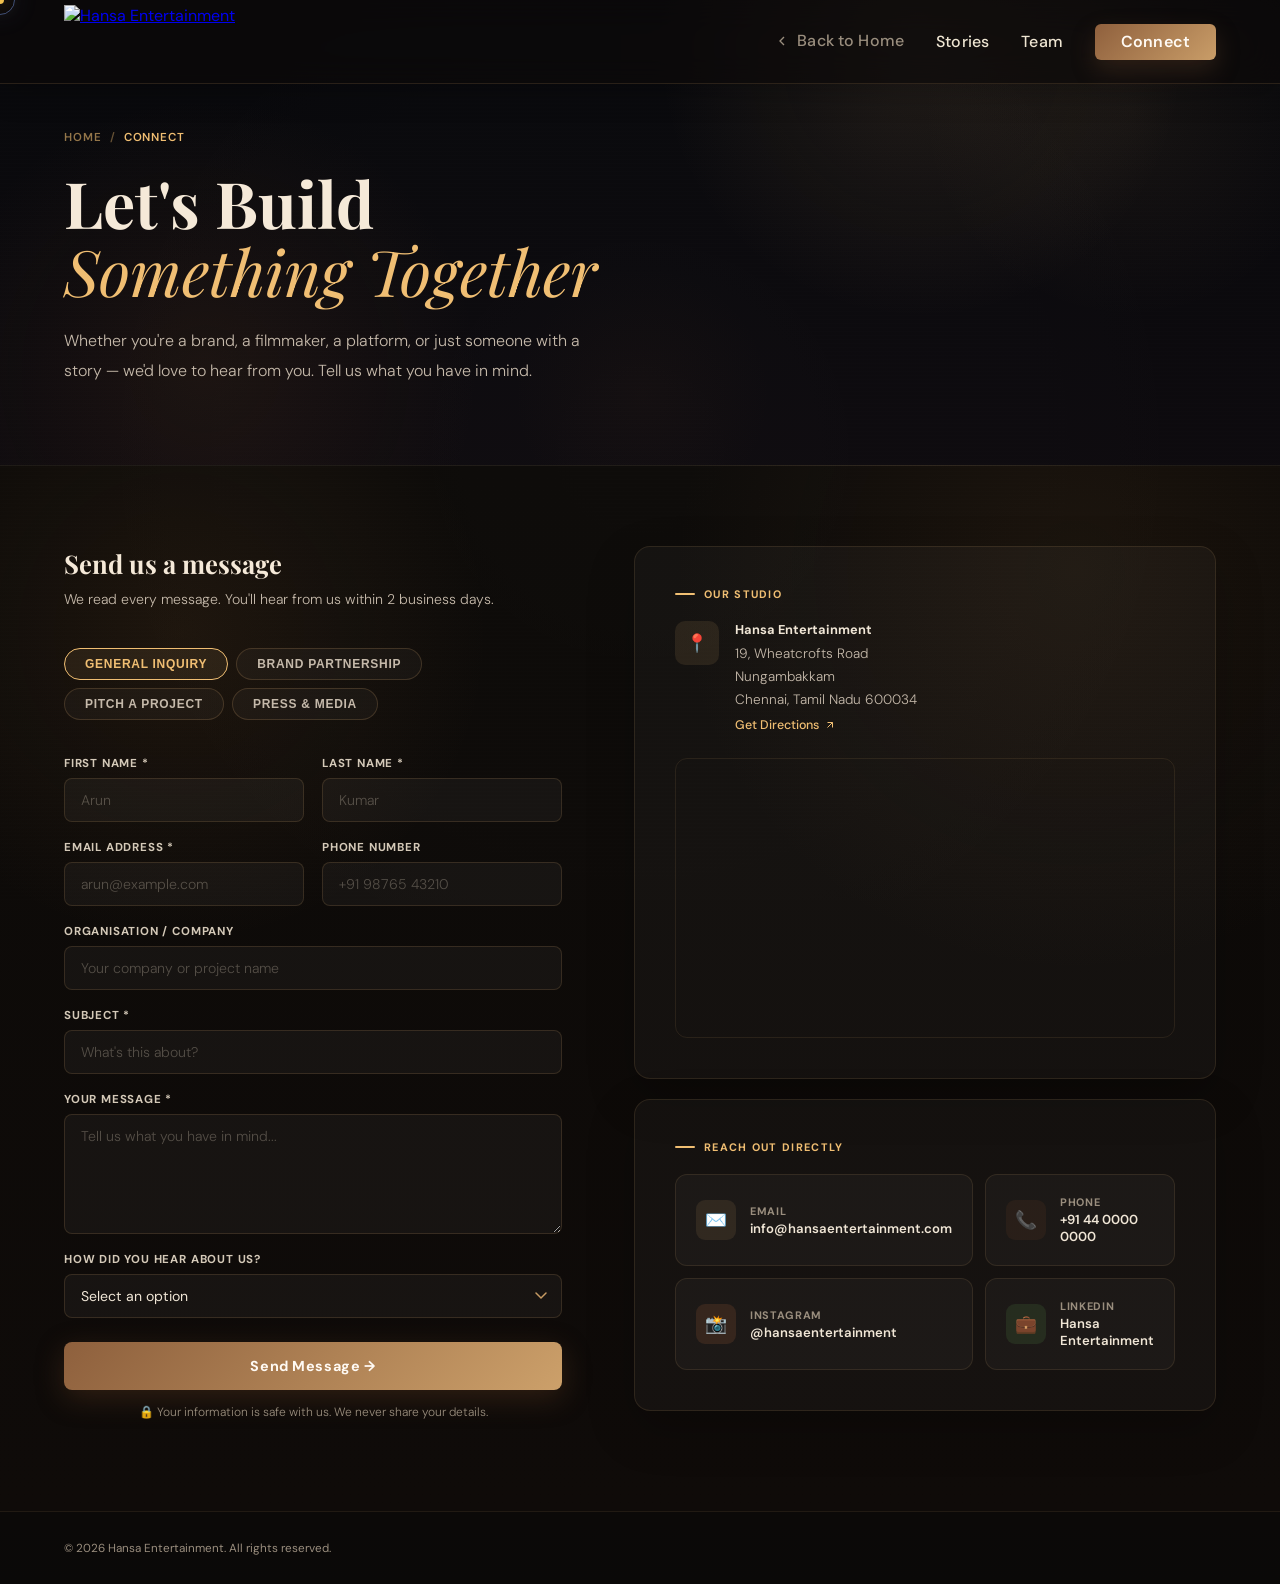
==== commit 061d7319: "Update connect.html removed Join the universe" ====
--- a/connect.html
+++ b/connect.html
@@ -27,7 +27,6 @@
     </a></li>
     <li><a href="https://vishnuram7.github.io/hansaentertainment/#ecosystem">Stories</a></li>
     <li><a href="https://vishnuram7.github.io/hansaentertainment/#team">Team</a></li>
-    <li><a href="https://vishnuram7.github.io/hansaentertainment/join.html">Join Universe</a></li>
     <li><a href="https://vishnuram7.github.io/hansaentertainment/connect.html" class="nav-cta">Connect</a></li>
   </ul>
 </nav>
